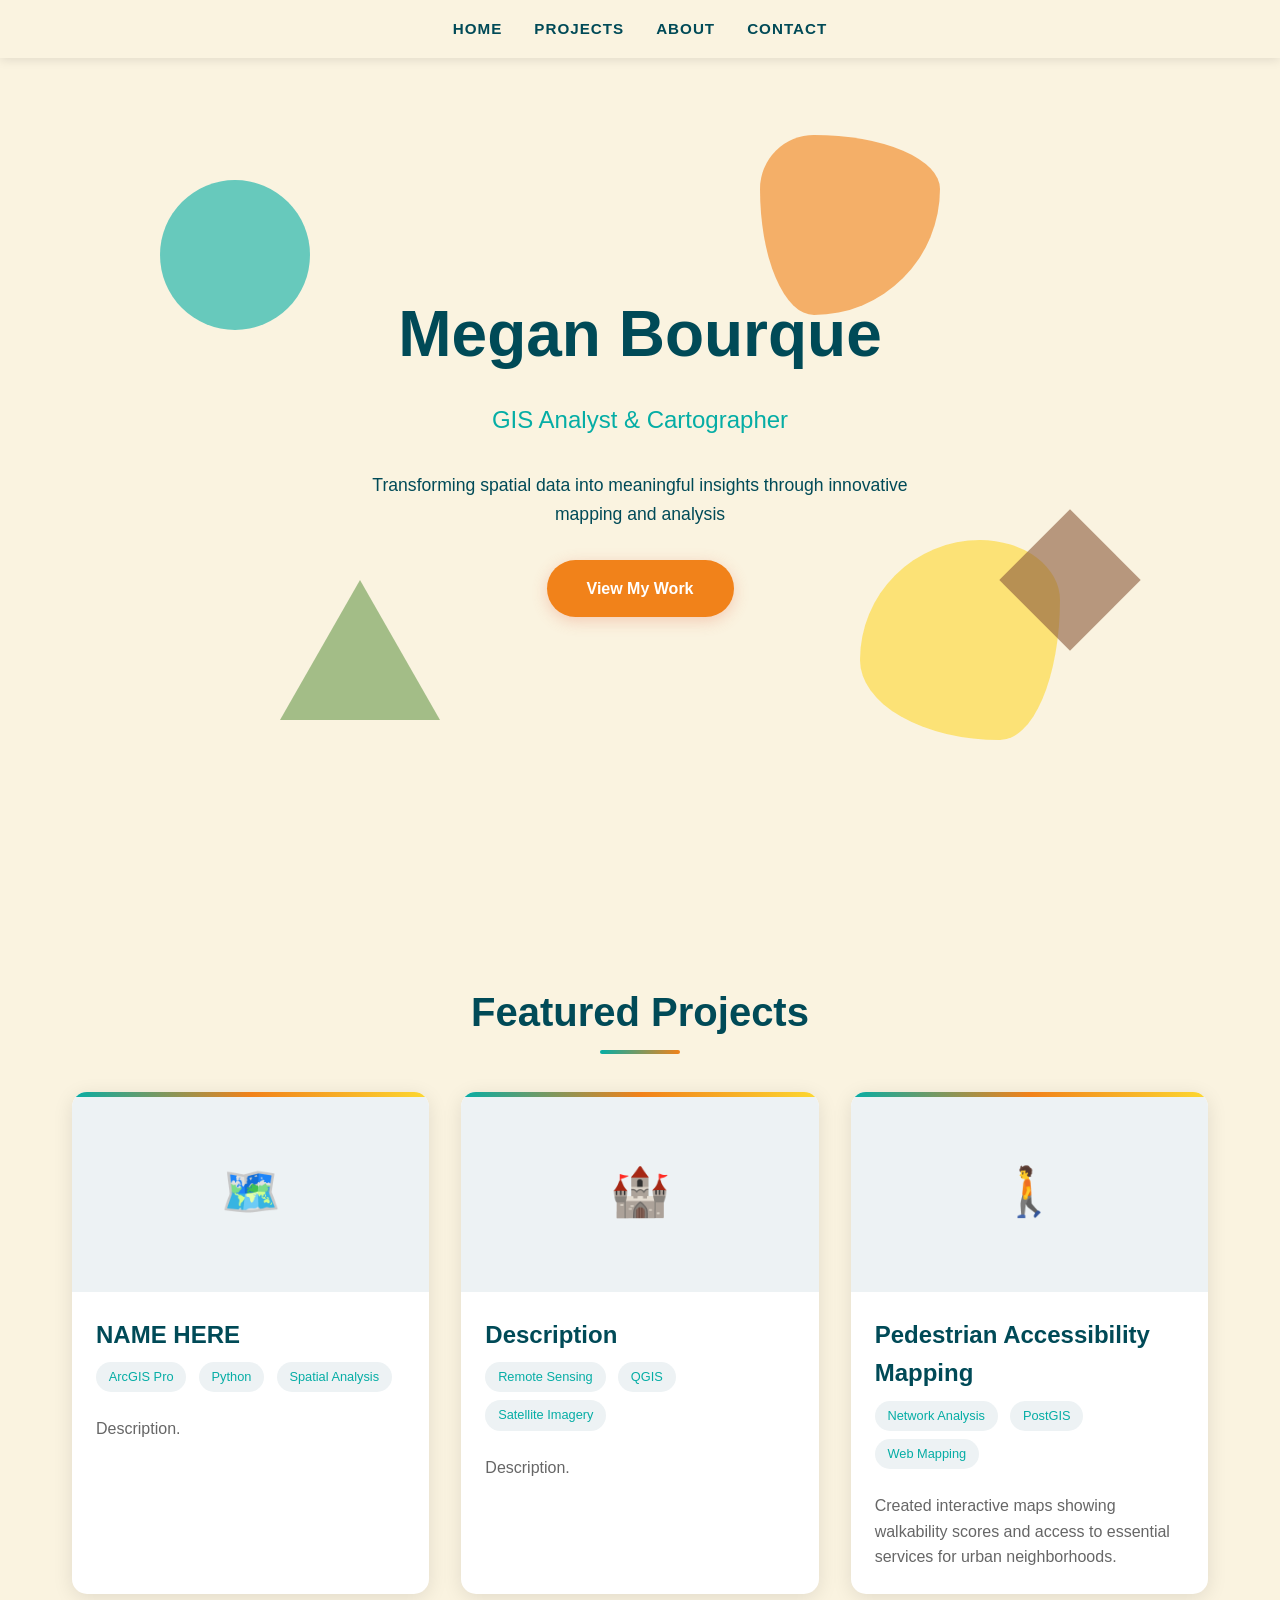
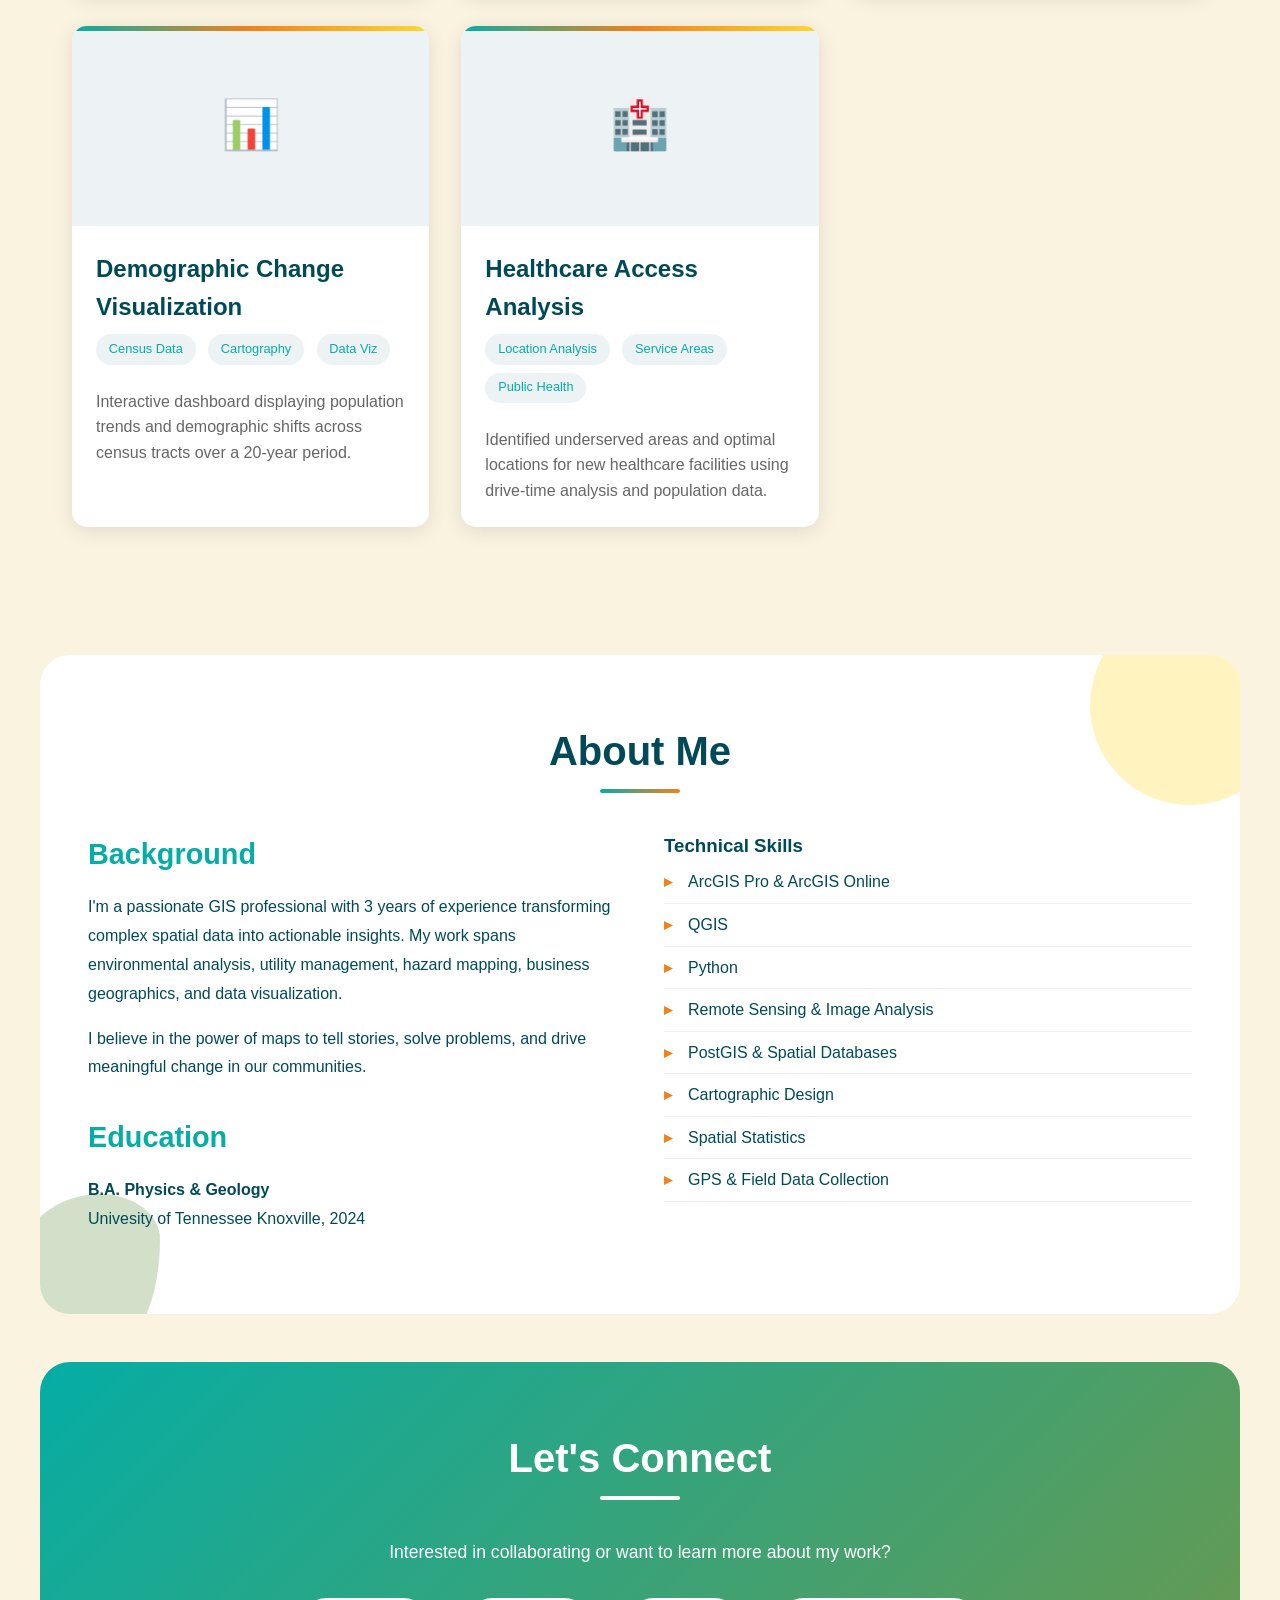
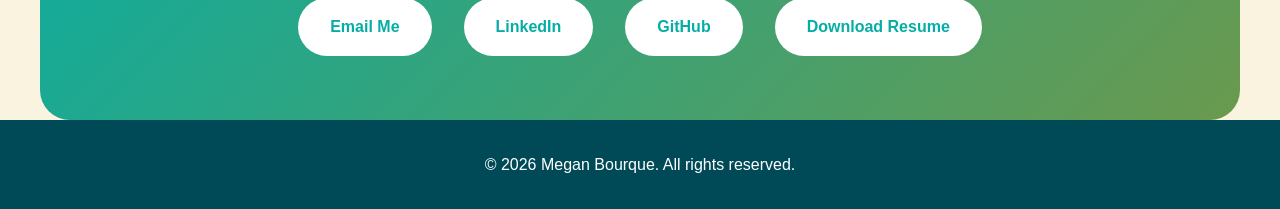
==== index.html @ c47bfa2f "Update index.html" ====
<!doctype html>
<html itemscope="" itemtype="http://schema.org/WebPage" lang="en">

<!DOCTYPE html>
<html lang="en">
<head>
    <meta charset="UTF-8">
    <meta name="viewport" content="width=device-width, initial-scale=1.0">
    <title>GIS Portfolio | Your Name</title>
    <style>
        * {
            margin: 0;
            padding: 0;
            box-sizing: border-box;
        }

        :root {
            --teal: hsl(177, 94%, 35%);
            --orange: #f1821a;
            --yellow: #fdd831;
            --green: #6A994E;
            --brown: #8B5A3C;
            --cream: #FAF3E0;
            --dark: #004a57;
            --light-gray: #EDF2F4;
        }

        body {
            font-family: 'Segoe UI', Tahoma, Geneva, Verdana, sans-serif;
            color: var(--dark);
            line-height: 1.6;
            background: var(--cream);
            overflow-x: hidden;
        }

        nav {
            position: fixed;
            top: 0;
            width: 100%;
            background: rgba(250, 243, 224, 0.95);
            backdrop-filter: blur(10px);
            padding: 1rem 2rem;
            z-index: 1000;
            box-shadow: 0 2px 10px rgba(0,0,0,0.1);
        }

        nav ul {
            list-style: none;
            display: flex;
            justify-content: center;
            gap: 2rem;
        }

        nav a {
            text-decoration: none;
            color: var(--dark);
            font-weight: 600;
            font-size: 0.95rem;
            text-transform: uppercase;
            letter-spacing: 1px;
            transition: color 0.3s;
            position: relative;
        }

        nav a::after {
            content: '';
            position: absolute;
            bottom: -5px;
            left: 0;
            width: 0;
            height: 3px;
            background: var(--teal);
            transition: width 0.3s;
        }

        nav a:hover::after {
            width: 100%;
        }

        nav a:hover {
            color: var(--teal);
        }

        #hero {
            min-height: 100vh;
            display: flex;
            align-items: center;
            justify-content: center;
            position: relative;
            overflow: hidden;
            padding-top: 80px;
        }

        .hero-content {
            text-align: center;
            z-index: 10;
            max-width: 800px;
            padding: 2rem;
        }

        .hero-content h1 {
            font-size: 4rem;
            font-weight: 800;
            margin-bottom: 1rem;
            color: var(--dark);
        }

        .hero-content .subtitle {
            font-size: 1.5rem;
            color: var(--teal);
            margin-bottom: 2rem;
            font-weight: 300;
        }

        .hero-content p {
            font-size: 1.1rem;
            margin-bottom: 2rem;
            max-width: 600px;
            margin-left: auto;
            margin-right: auto;
        }

        .cta-button {
            display: inline-block;
            padding: 1rem 2.5rem;
            background: var(--orange);
            color: white;
            text-decoration: none;
            border-radius: 50px;
            font-weight: 600;
            transition: all 0.3s;
            box-shadow: 0 4px 15px rgba(231, 111, 81, 0.3);
        }

        .cta-button:hover {
            transform: translateY(-3px);
            box-shadow: 0 6px 20px rgba(231, 111, 81, 0.4);
        }

        .shape {
            position: absolute;
            opacity: 0.6;
            animation: float 6s ease-in-out infinite;
        }

        .shape.circle {
            width: 150px;
            height: 150px;
            background: var(--teal);
            border-radius: 50%;
            top: 20%;
            left: 10%;
            animation-delay: 0s;
        }

        .shape.blob1 {
            width: 200px;
            height: 200px;
            background: var(--yellow);
            border-radius: 60% 40% 30% 70% / 60% 30% 70% 40%;
            top: 60%;
            right: 15%;
            animation-delay: 1s;
        }

        .shape.triangle {
            width: 0;
            height: 0;
            border-left: 80px solid transparent;
            border-right: 80px solid transparent;
            border-bottom: 140px solid var(--green);
            bottom: 20%;
            left: 20%;
            animation-delay: 2s;
        }

        .shape.blob2 {
            width: 180px;
            height: 180px;
            background: var(--orange);
            border-radius: 30% 70% 70% 30% / 30% 30% 70% 70%;
            top: 15%;
            right: 25%;
            animation-delay: 1.5s;
        }

        .shape.square {
            width: 100px;
            height: 100px;
            background: var(--brown);
            transform: rotate(45deg);
            bottom: 30%;
            right: 10%;
            animation-delay: 0.5s;
        }

        @keyframes float {
            0%, 100% {
                transform: translateY(0) rotate(0deg);
            }
            50% {
                transform: translateY(-20px) rotate(5deg);
            }
        }

        section {
            padding: 5rem 2rem;
            max-width: 1200px;
            margin: 0 auto;
        }

        section h2 {
            font-size: 2.5rem;
            margin-bottom: 3rem;
            text-align: center;
            position: relative;
            color: var(--dark);
        }

        section h2::after {
            content: '';
            position: absolute;
            bottom: -10px;
            left: 50%;
            transform: translateX(-50%);
            width: 80px;
            height: 4px;
            background: linear-gradient(90deg, var(--teal), var(--orange));
            border-radius: 2px;
        }

        .projects-grid {
            display: grid;
            grid-template-columns: repeat(auto-fit, minmax(300px, 1fr));
            gap: 2rem;
            margin-top: 3rem;
        }

        .project-card {
            background: white;
            border-radius: 15px;
            overflow: hidden;
            box-shadow: 0 4px 20px rgba(0,0,0,0.1);
            transition: transform 0.3s, box-shadow 0.3s;
            position: relative;
        }

        .project-card::before {
            content: '';
            position: absolute;
            top: 0;
            left: 0;
            width: 100%;
            height: 5px;
            background: linear-gradient(90deg, var(--teal), var(--orange), var(--yellow));
        }

        .project-card:hover {
            transform: translateY(-10px);
            box-shadow: 0 8px 30px rgba(0,0,0,0.15);
        }

        .project-image {
            width: 100%;
            height: 200px;
            background: var(--light-gray);
            display: flex;
            align-items: center;
            justify-content: center;
            font-size: 3rem;
        }

        .project-content {
            padding: 1.5rem;
        }

        .project-content h3 {
            font-size: 1.5rem;
            margin-bottom: 0.5rem;
            color: var(--dark);
        }

        .project-tag {
            display: inline-block;
            padding: 0.3rem 0.8rem;
            background: var(--light-gray);
            color: var(--teal);
            border-radius: 20px;
            font-size: 0.8rem;
            margin-right: 0.5rem;
            margin-bottom: 0.5rem;
        }

        .project-content p {
            margin-top: 1rem;
            color: #666;
        }

        #about {
            background: white;
            border-radius: 30px;
            padding: 4rem 3rem;
            margin: 3rem auto;
            position: relative;
            overflow: hidden;
        }

        #about::before {
            content: '';
            position: absolute;
            top: -50px;
            right: -50px;
            width: 200px;
            height: 200px;
            background: var(--yellow);
            border-radius: 50%;
            opacity: 0.3;
        }

        #about::after {
            content: '';
            position: absolute;
            bottom: -30px;
            left: -30px;
            width: 150px;
            height: 150px;
            background: var(--green);
            border-radius: 60% 40% 30% 70% / 60% 30% 70% 40%;
            opacity: 0.3;
        }

        .about-content {
            display: grid;
            grid-template-columns: 1fr 1fr;
            gap: 3rem;
            position: relative;
            z-index: 1;
        }

        .about-text h3 {
            font-size: 1.8rem;
            margin-bottom: 1rem;
            color: var(--teal);
        }

        .about-text p {
            margin-bottom: 1rem;
            line-height: 1.8;
        }

        .skills-list {
            list-style: none;
        }

        .skills-list li {
            padding: 0.5rem 0;
            border-bottom: 1px solid var(--light-gray);
            position: relative;
            padding-left: 1.5rem;
        }

        .skills-list li::before {
            content: '▸';
            position: absolute;
            left: 0;
            color: var(--orange);
            font-weight: bold;
        }

        #contact {
            text-align: center;
            background: linear-gradient(135deg, var(--teal), var(--green));
            color: white;
            border-radius: 30px;
            padding: 4rem 2rem;
        }

        #contact h2 {
            color: white;
        }

        #contact h2::after {
            background: white;
        }

        .contact-links {
            display: flex;
            justify-content: center;
            gap: 2rem;
            margin-top: 2rem;
            flex-wrap: wrap;
        }

        .contact-link {
            display: inline-block;
            padding: 1rem 2rem;
            background: white;
            color: var(--teal);
            text-decoration: none;
            border-radius: 50px;
            font-weight: 600;
            transition: all 0.3s;
        }

        .contact-link:hover {
            transform: translateY(-3px);
            box-shadow: 0 6px 20px rgba(0,0,0,0.2);
        }

        footer {
            text-align: center;
            padding: 2rem;
            background: var(--dark);
            color: white;
        }

        @media (max-width: 768px) {
            .hero-content h1 {
                font-size: 2.5rem;
            }
            .hero-content .subtitle {
                font-size: 1.2rem;
            }
            nav ul {
                flex-wrap: wrap;
                gap: 1rem;
            }
            .about-content {
                grid-template-columns: 1fr;
            }
            section {
                padding: 3rem 1rem;
            }
            .shape {
                opacity: 0.3;
            }
        }
    </style>
</head>
<body>
    <nav>
        <ul>
            <li><a href="#hero">Home</a></li>
            <li><a href="#projects">Projects</a></li>
            <li><a href="#about">About</a></li>
            <li><a href="#contact">Contact</a></li>
        </ul>
    </nav>

    <section id="hero">
        <div class="shape circle"></div>
        <div class="shape blob1"></div>
        <div class="shape triangle"></div>
        <div class="shape blob2"></div>
        <div class="shape square"></div>
        
        <div class="hero-content">
            <h1>Megan Bourque</h1>
            <p class="subtitle">GIS Analyst & Cartographer</p>
            <p>Transforming spatial data into meaningful insights through innovative mapping and analysis</p>
            <a href="#projects" class="cta-button">View My Work</a>
        </div>
    </section>

    <section id="projects">
        <h2>Featured Projects</h2>
        <div class="projects-grid">
            <div class="project-card">
                <div class="project-image">🗺️</div>
                <div class="project-content">
                    <h3>NAME HERE</h3>
                    <div>
                        <span class="project-tag">ArcGIS Pro</span>
                        <span class="project-tag">Python</span>
                        <span class="project-tag">Spatial Analysis</span>
                    </div>
                    <p>Description.</p>
                </div>
            </div>

            <div class="project-card">
                <div class="project-image">🏰</div>
                <div class="project-content">
                    <h3>Description</h3>
                    <div>
                        <span class="project-tag">Remote Sensing</span>
                        <span class="project-tag">QGIS</span>
                        <span class="project-tag">Satellite Imagery</span>
                    </div>
                    <p>Description.</p>
                </div>
            </div>

            <div class="project-card">
                <div class="project-image">🚶</div>
                <div class="project-content">
                    <h3>Pedestrian Accessibility Mapping</h3>
                    <div>
                        <span class="project-tag">Network Analysis</span>
                        <span class="project-tag">PostGIS</span>
                        <span class="project-tag">Web Mapping</span>
                    </div>
                    <p>Created interactive maps showing walkability scores and access to essential services for urban neighborhoods.</p>
                </div>
            </div>

            <div class="project-card">
                <div class="project-image">📊</div>
                <div class="project-content">
                    <h3>Demographic Change Visualization</h3>
                    <div>
                        <span class="project-tag">Census Data</span>
                        <span class="project-tag">Cartography</span>
                        <span class="project-tag">Data Viz</span>
                    </div>
                    <p>Interactive dashboard displaying population trends and demographic shifts across census tracts over a 20-year period.</p>
                </div>
            </div>

            <div class="project-card">
                <div class="project-image">🏥</div>
                <div class="project-content">
                    <h3>Healthcare Access Analysis</h3>
                    <div>
                        <span class="project-tag">Location Analysis</span>
                        <span class="project-tag">Service Areas</span>
                        <span class="project-tag">Public Health</span>
                    </div>
                    <p>Identified underserved areas and optimal locations for new healthcare facilities using drive-time analysis and population data.</p>
                </div>
            </div>
        </div>
    </section>

    <section id="about">
        <h2>About Me</h2>
        <div class="about-content">
            <div class="about-text">
                <h3>Background</h3>
                <p>I'm a passionate GIS professional with 3 years of experience transforming complex spatial data into actionable insights. My work spans environmental analysis, utility management, hazard mapping, business geographics, and data visualization.</p>
                <p>I believe in the power of maps to tell stories, solve problems, and drive meaningful change in our communities.</p>
                <h3 style="margin-top: 2rem;">Education</h3>
                <p><strong>B.A. Physics & Geology </strong><br>
                Univesity of Tennessee Knoxville, 2024</p>
            </div>
            <div class="about-skills">
                <h3>Technical Skills</h3>
                <ul class="skills-list">
                    <li>ArcGIS Pro & ArcGIS Online</li>
                    <li>QGIS</li>
                    <li>Python </li>
                    <li>Remote Sensing & Image Analysis</li>
                    <li>PostGIS & Spatial Databases</li>
                    <li>Cartographic Design</li>
                    <li>Spatial Statistics</li>
                    <li>GPS & Field Data Collection</li>
                </ul>
            </div>
        </div>
    </section>

    <section id="contact">
        <h2>Let's Connect</h2>
        <p style="margin-bottom: 2rem; font-size: 1.1rem;">Interested in collaborating or want to learn more about my work?</p>
        <div class="contact-links">
            <a href="mailto:meganmakesmaps@gmail.com" class="contact-link">Email Me</a>
            <a href="https://www.linkedin.com/in/megan-bourque/" class="contact-link">LinkedIn</a>
            <a href="" class="contact-link">GitHub</a>
            <a href="your-resume.pdf" class="contact-link">Download Resume</a>
        </div>
    </section>

    <footer>
        <p>&copy; 2026 Megan Bourque. All rights reserved.</p>
    </footer>

    <script>
        document.querySelectorAll('a[href^="#"]').forEach(anchor => {
            anchor.addEventListener('click', function (e) {
                e.preventDefault();
                const target = document.querySelector(this.getAttribute('href'));
                if (target) {
                    target.scrollIntoView({
                        behavior: 'smooth',
                        block: 'start'
                    });
                }
            });
        });

        window.addEventListener('scroll', () => {
            let current = '';
            const sections = document.querySelectorAll('section');
            
            sections.forEach(section => {
                const sectionTop = section.offsetTop;
                const sectionHeight = section.clientHeight;
                if (pageYOffset >= sectionTop - 100) {
                    current = section.getAttribute('id');
                }
            });

            document.querySelectorAll('nav a').forEach(link => {
                link.classList.remove('active');
                if (link.getAttribute('href').slice(1) === current) {
                    link.classList.add('active');
                }
            });
        });
    </script>
</body>
</html>
</html>
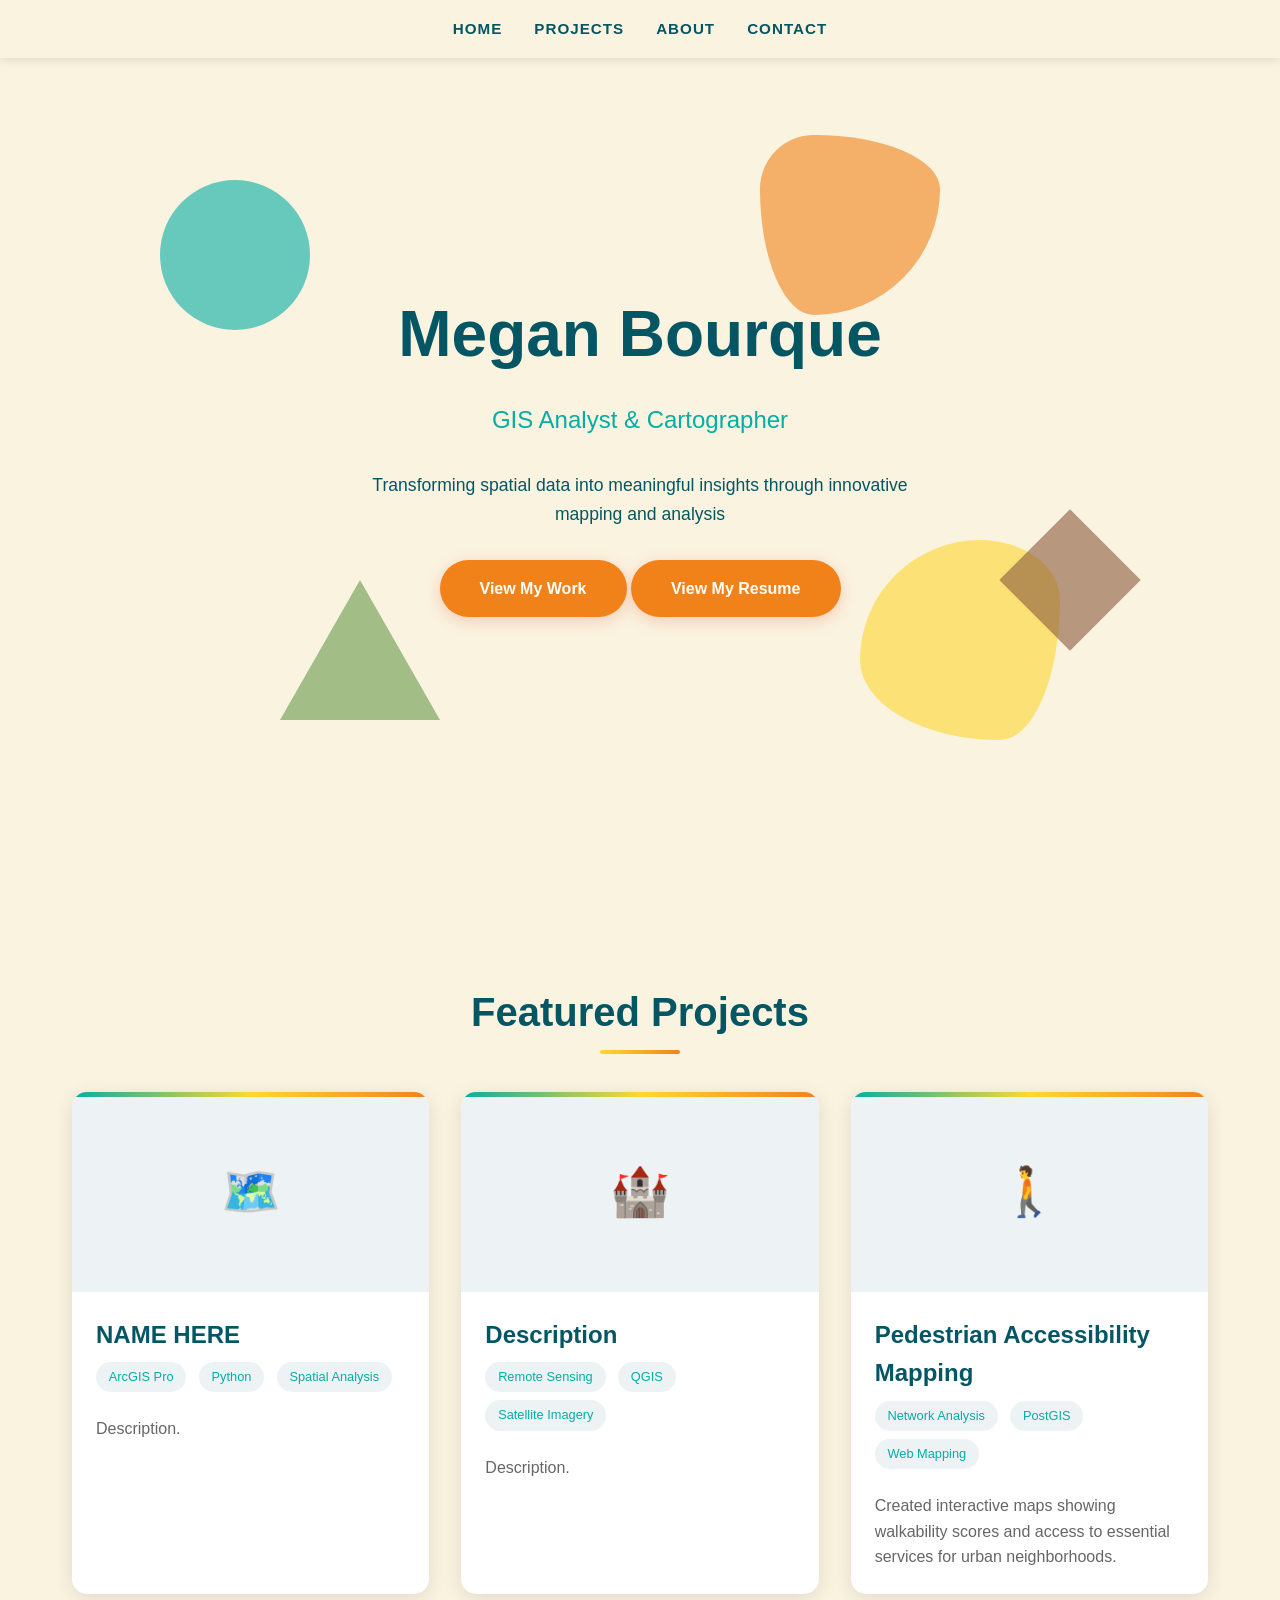
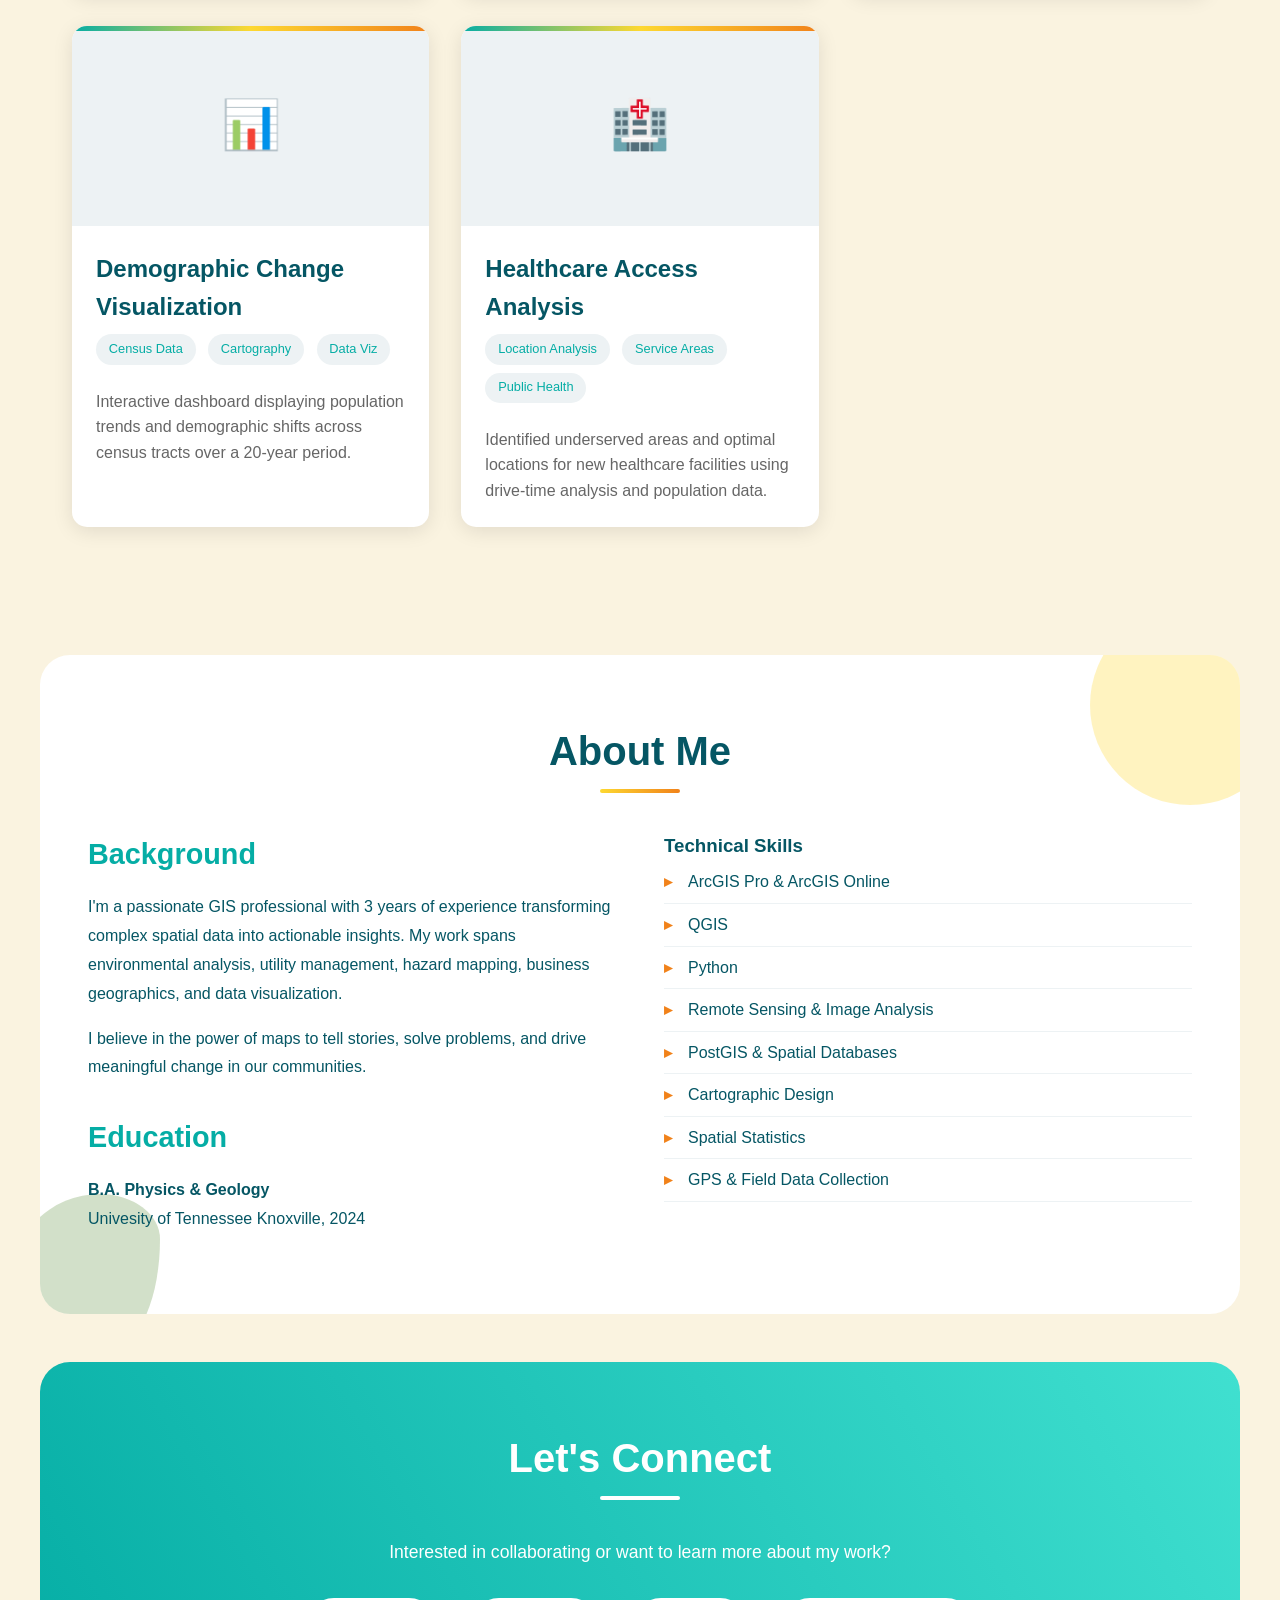
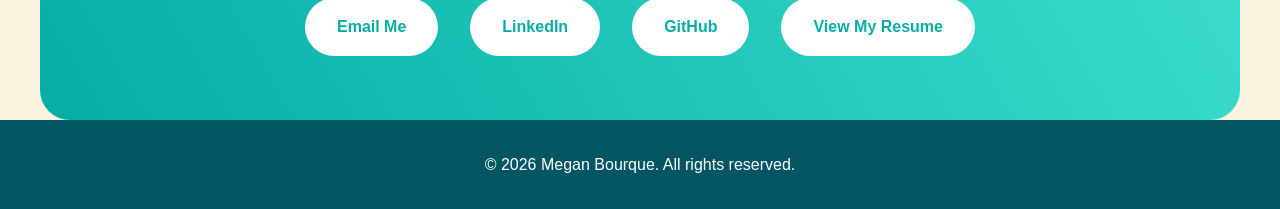
==== commit 38a28ee6: "Update index.html" ====
--- a/index.html
+++ b/index.html
@@ -21,8 +21,9 @@
             --green: #6A994E;
             --brown: #8B5A3C;
             --cream: #FAF3E0;
-            --dark: #004a57;
+            --dark: #055664;
             --light-gray: #EDF2F4;
+            --tuqoise: #40E0D0;
         }
 
         body {
@@ -225,7 +226,7 @@
             transform: translateX(-50%);
             width: 80px;
             height: 4px;
-            background: linear-gradient(90deg, var(--teal), var(--orange));
+            background: linear-gradient(90deg, var(--yellow), var(--orange));
             border-radius: 2px;
         }
 
@@ -252,7 +253,7 @@
             left: 0;
             width: 100%;
             height: 5px;
-            background: linear-gradient(90deg, var(--teal), var(--orange), var(--yellow));
+            background: linear-gradient(90deg, var(--teal), var(--yellow), var(--orange));
         }
 
         .project-card:hover {
@@ -369,7 +370,7 @@
 
         #contact {
             text-align: center;
-            background: linear-gradient(135deg, var(--teal), var(--green));
+            background: linear-gradient(60deg, var(--teal), var(--tuqoise));
             color: white;
             border-radius: 30px;
             padding: 4rem 2rem;
@@ -459,6 +460,7 @@
             <p class="subtitle">GIS Analyst & Cartographer</p>
             <p>Transforming spatial data into meaningful insights through innovative mapping and analysis</p>
             <a href="#projects" class="cta-button">View My Work</a>
+            <a href="BourqueMegan_ResumeSpring2026.pdf" class="cta-button">View My Resume</a>
         </div>
     </section>
 
@@ -566,7 +568,7 @@
             <a href="mailto:meganmakesmaps@gmail.com" class="contact-link">Email Me</a>
             <a href="https://www.linkedin.com/in/megan-bourque/" class="contact-link">LinkedIn</a>
             <a href="" class="contact-link">GitHub</a>
-            <a href="your-resume.pdf" class="contact-link">Download Resume</a>
+            <a href="BourqueMegan_ResumeSpring2026.pdf" class="contact-link">View My Resume</a>
         </div>
     </section>
 
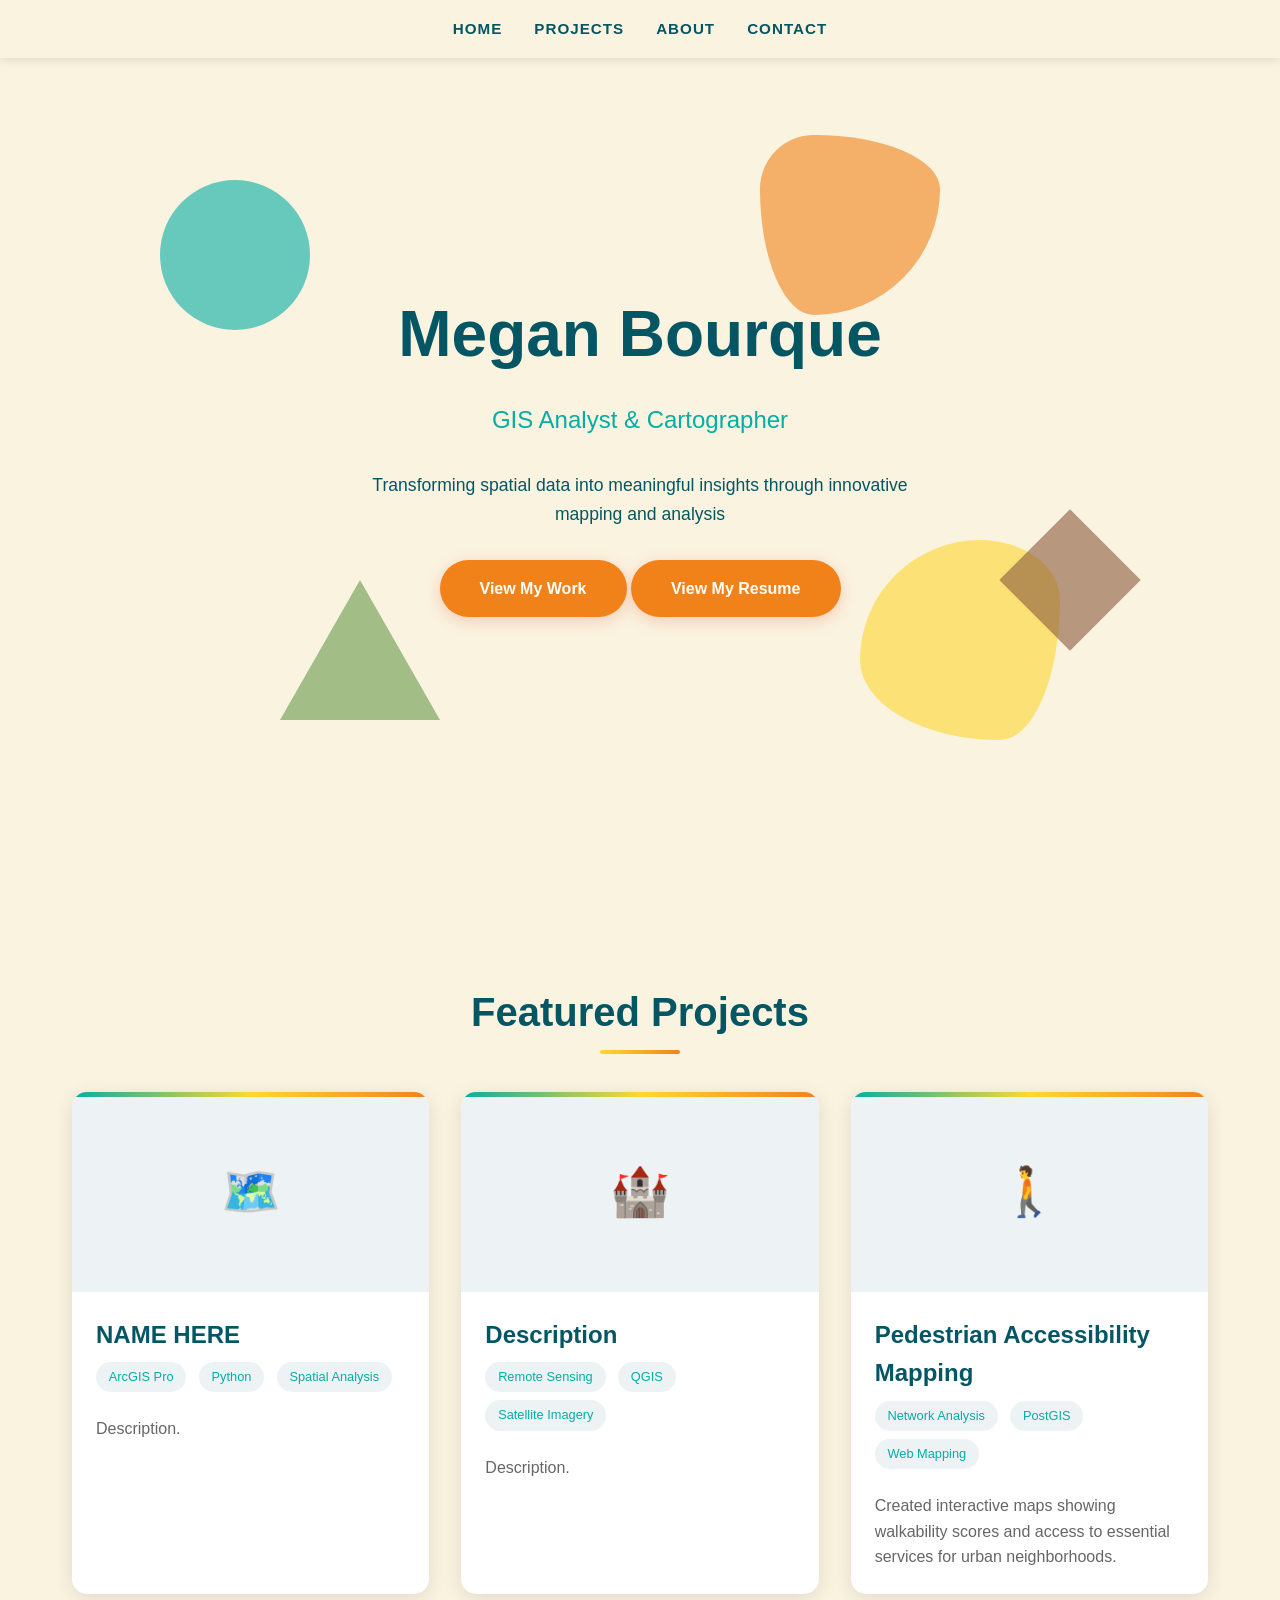
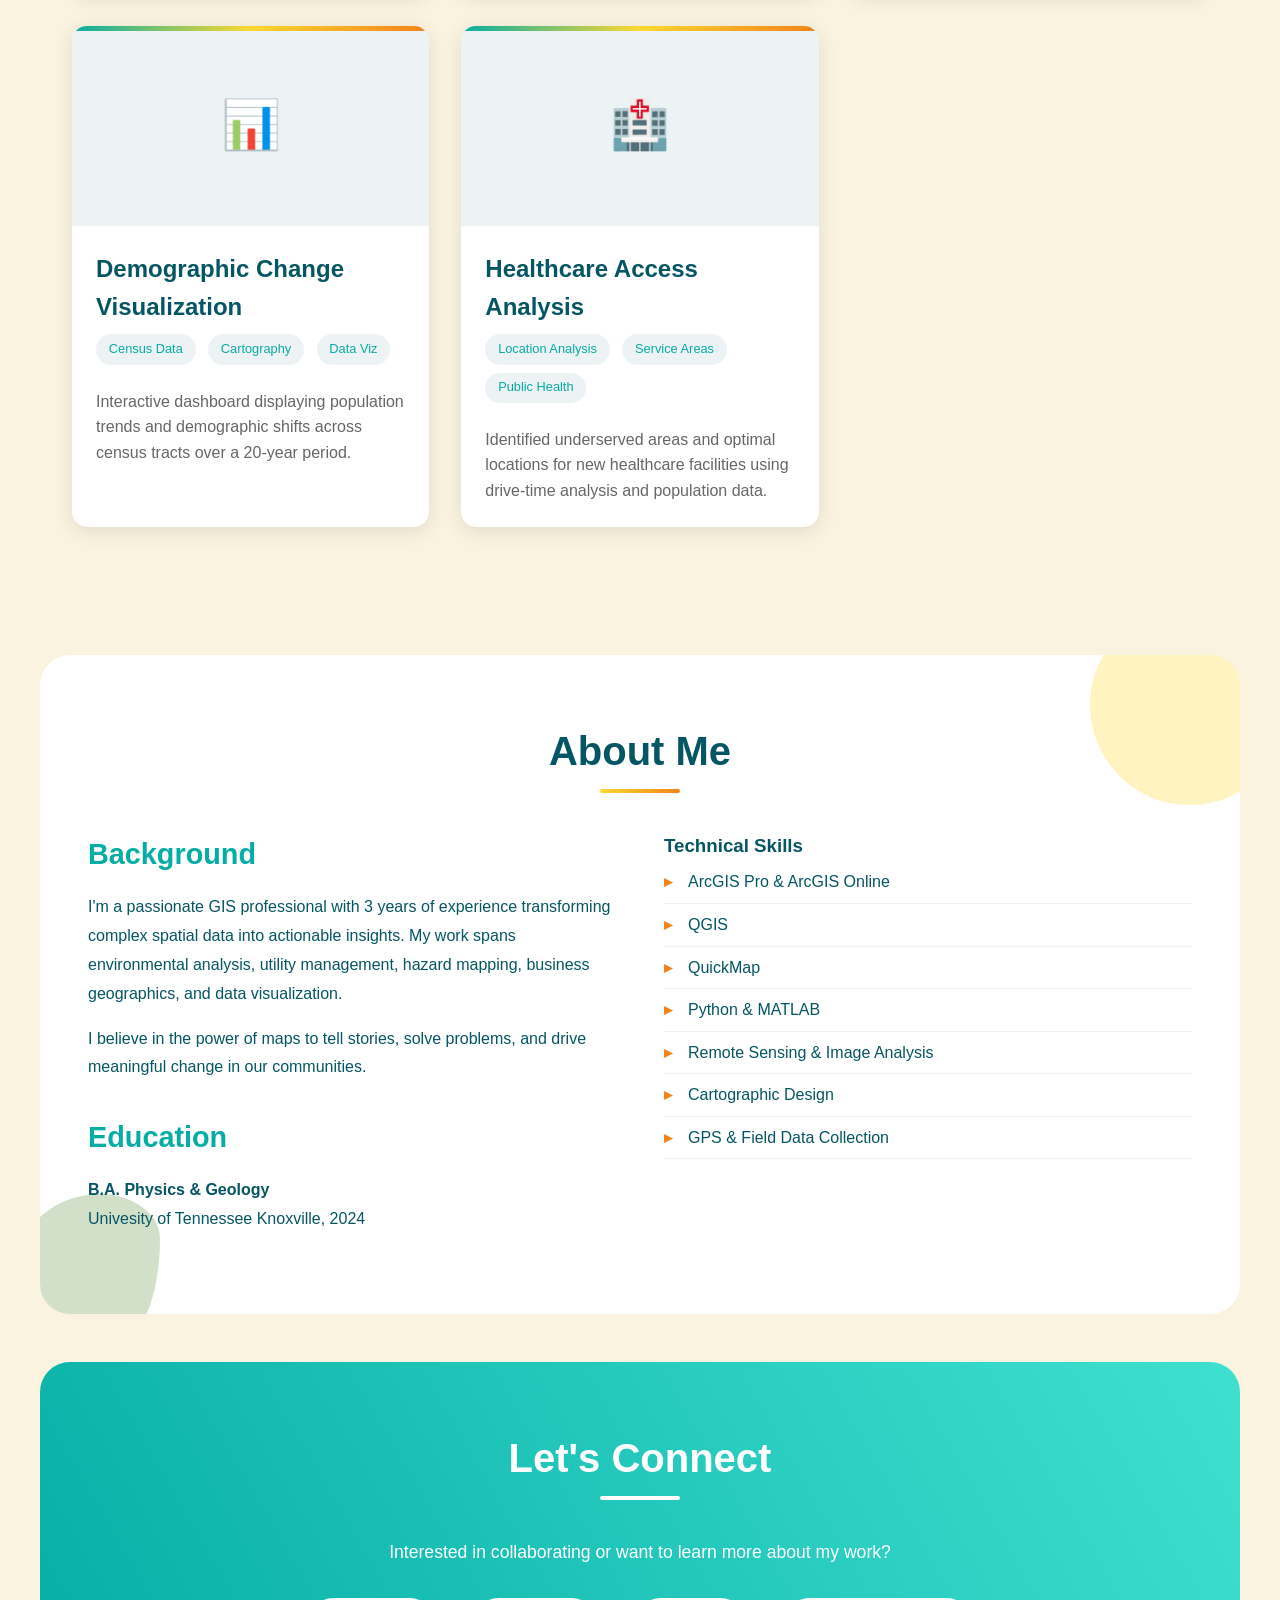
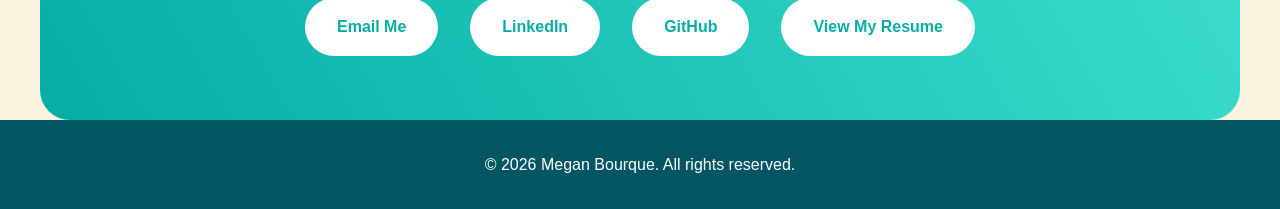
==== commit fc7b9b19: "Update index.html" ====
--- a/index.html
+++ b/index.html
@@ -550,11 +550,10 @@
                 <ul class="skills-list">
                     <li>ArcGIS Pro & ArcGIS Online</li>
                     <li>QGIS</li>
-                    <li>Python </li>
+                    <li>QuickMap</li>
+                    <li>Python & MATLAB</li>
                     <li>Remote Sensing & Image Analysis</li>
-                    <li>PostGIS & Spatial Databases</li>
                     <li>Cartographic Design</li>
-                    <li>Spatial Statistics</li>
                     <li>GPS & Field Data Collection</li>
                 </ul>
             </div>
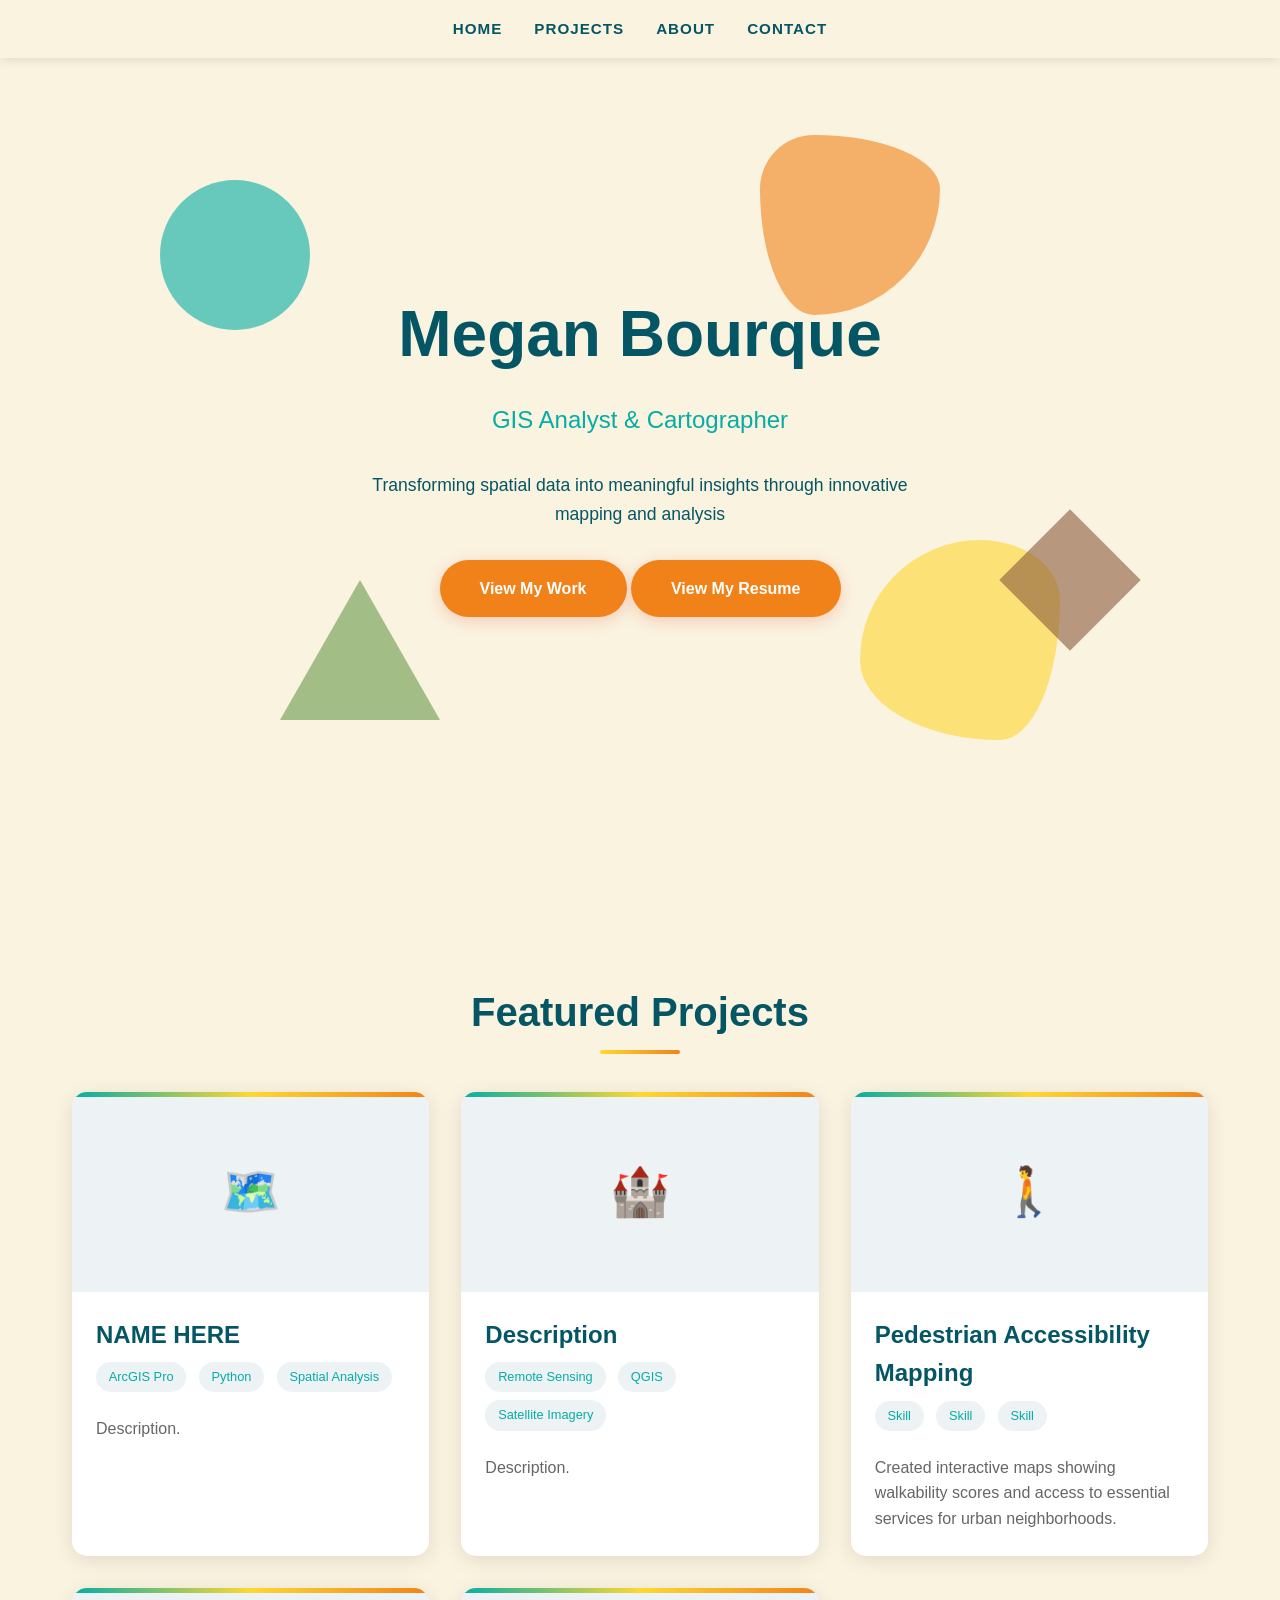
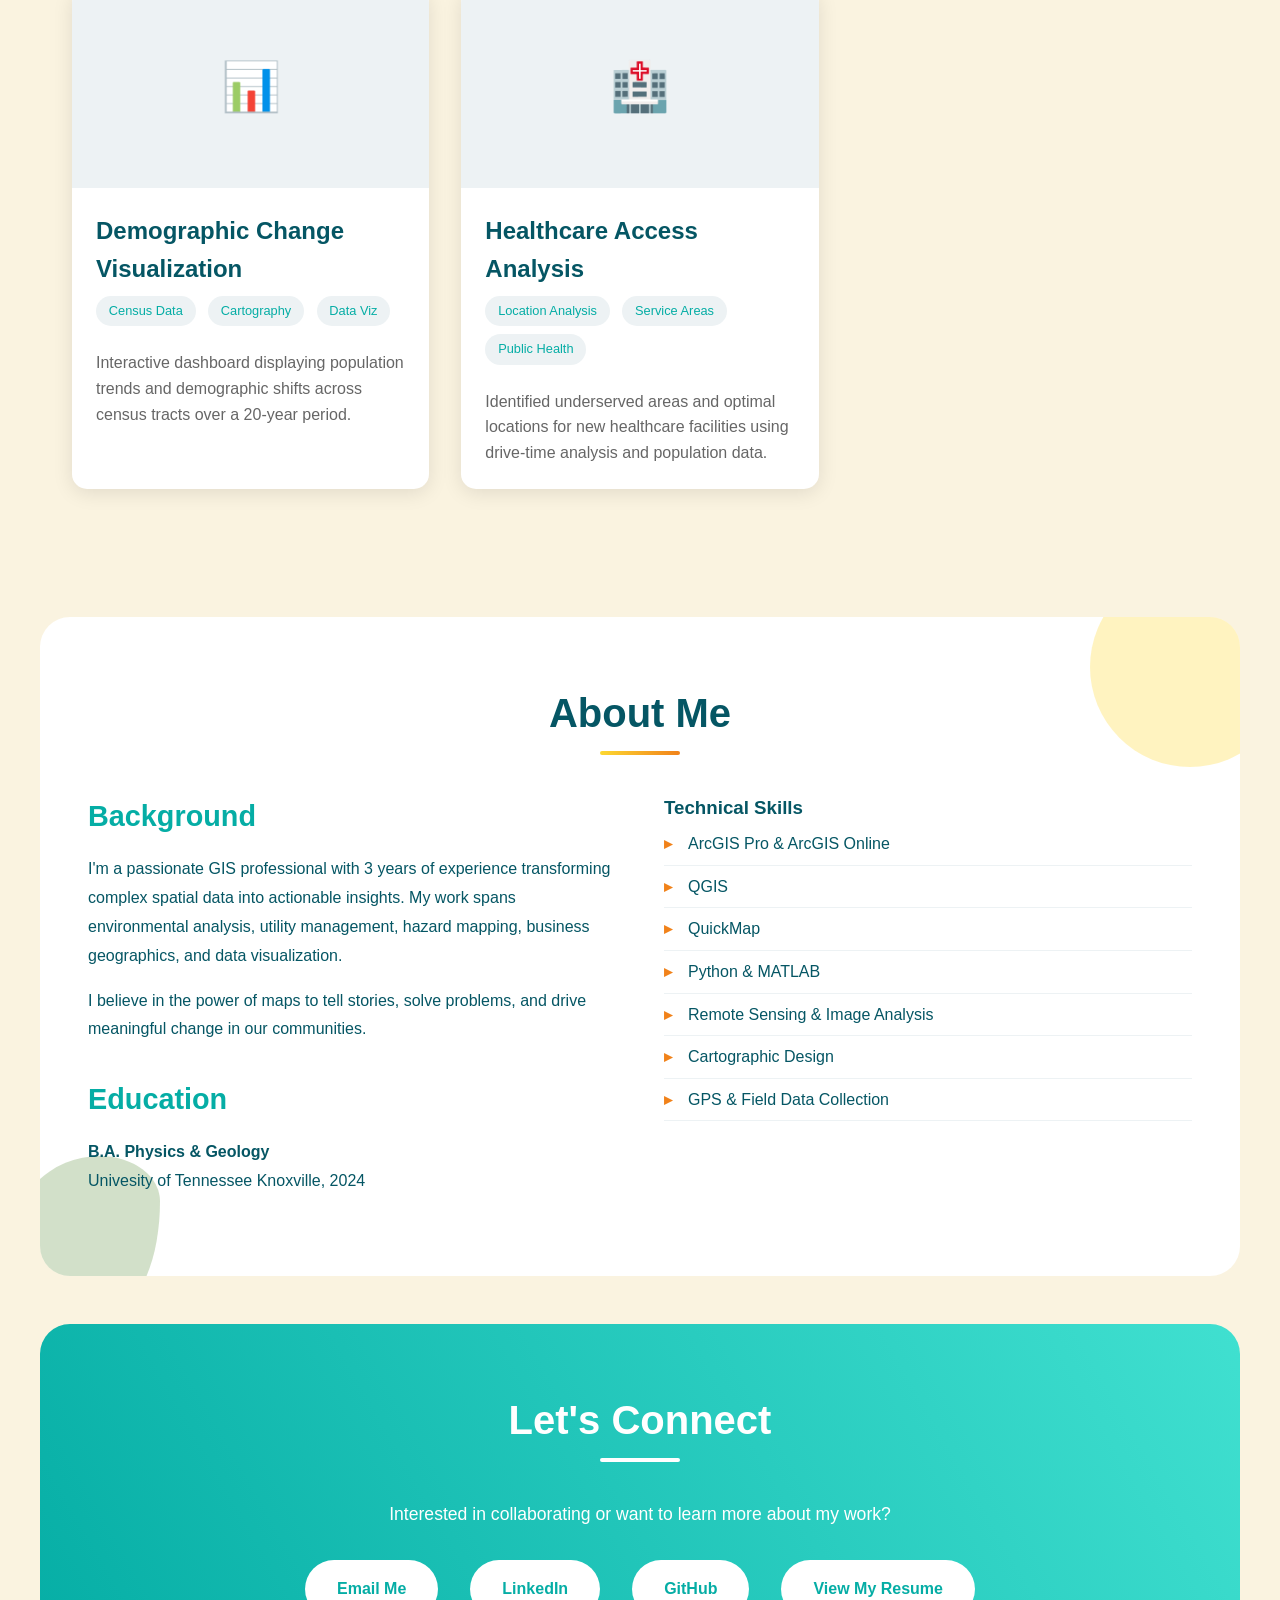
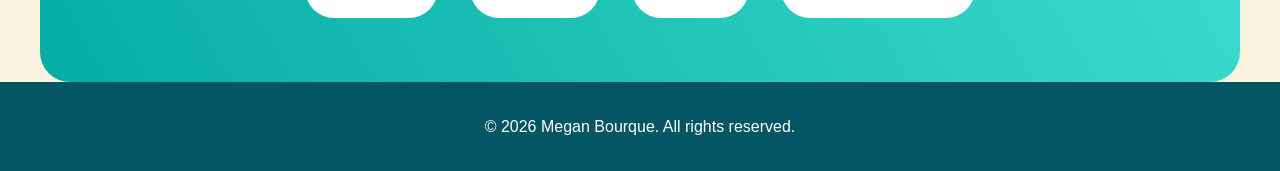
==== commit 17deb6ca: "Update index.html" ====
--- a/index.html
+++ b/index.html
@@ -6,7 +6,7 @@
 <head>
     <meta charset="UTF-8">
     <meta name="viewport" content="width=device-width, initial-scale=1.0">
-    <title>GIS Portfolio | Your Name</title>
+    <title>GIS Portfolio | Megan Bourque</title>
     <style>
         * {
             margin: 0;
@@ -498,9 +498,9 @@
                 <div class="project-content">
                     <h3>Pedestrian Accessibility Mapping</h3>
                     <div>
-                        <span class="project-tag">Network Analysis</span>
-                        <span class="project-tag">PostGIS</span>
-                        <span class="project-tag">Web Mapping</span>
+                        <span class="project-tag">Skill</span>
+                        <span class="project-tag">Skill</span>
+                        <span class="project-tag">Skill</span>
                     </div>
                     <p>Created interactive maps showing walkability scores and access to essential services for urban neighborhoods.</p>
                 </div>
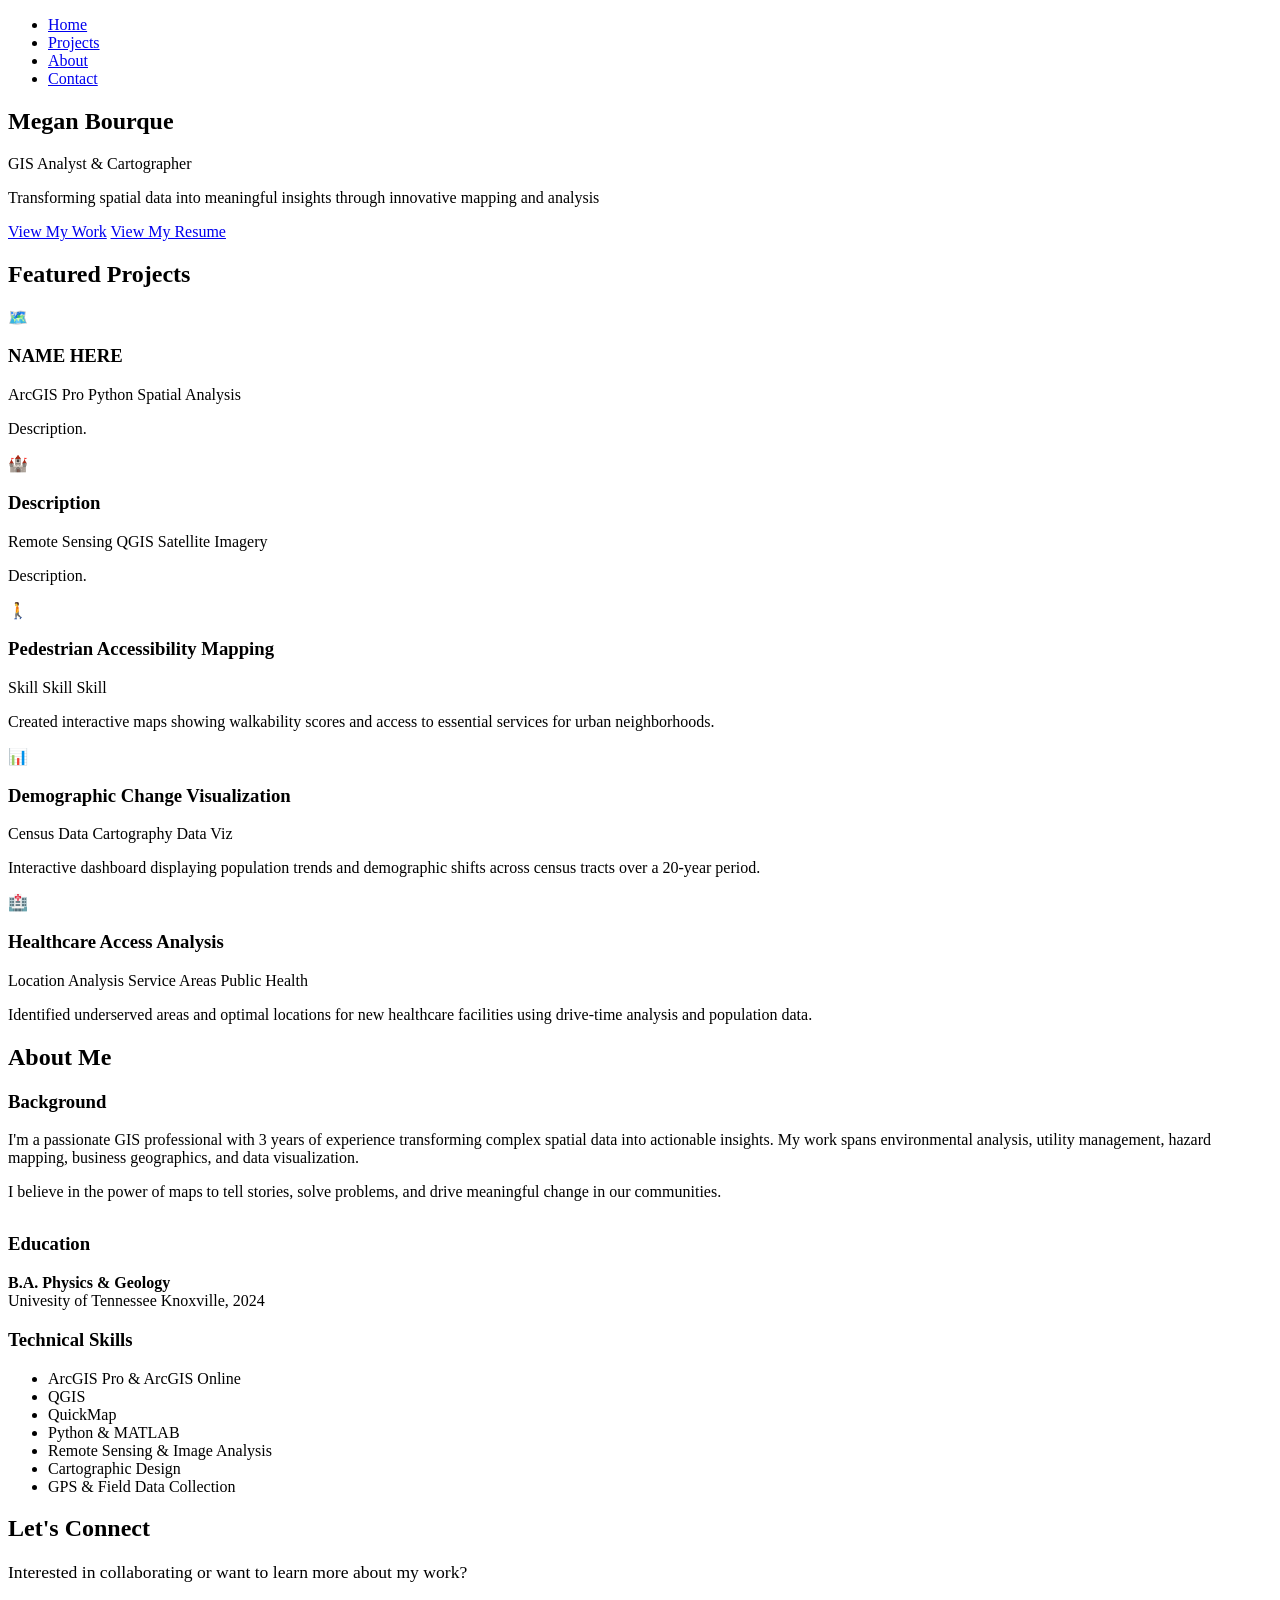
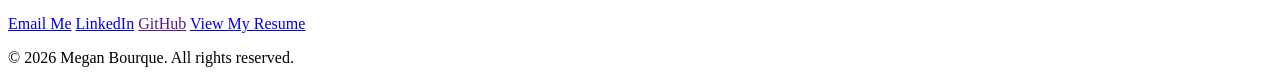
==== commit 1501bafc: "Update index.html" ====
--- a/index.html
+++ b/index.html
@@ -6,437 +6,7 @@
 <head>
     <meta charset="UTF-8">
     <meta name="viewport" content="width=device-width, initial-scale=1.0">
-    <title>GIS Portfolio | Megan Bourque</title>
-    <style>
-        * {
-            margin: 0;
-            padding: 0;
-            box-sizing: border-box;
-        }
-
-        :root {
-            --teal: hsl(177, 94%, 35%);
-            --orange: #f1821a;
-            --yellow: #fdd831;
-            --green: #6A994E;
-            --brown: #8B5A3C;
-            --cream: #FAF3E0;
-            --dark: #055664;
-            --light-gray: #EDF2F4;
-            --tuqoise: #40E0D0;
-        }
-
-        body {
-            font-family: 'Segoe UI', Tahoma, Geneva, Verdana, sans-serif;
-            color: var(--dark);
-            line-height: 1.6;
-            background: var(--cream);
-            overflow-x: hidden;
-        }
-
-        nav {
-            position: fixed;
-            top: 0;
-            width: 100%;
-            background: rgba(250, 243, 224, 0.95);
-            backdrop-filter: blur(10px);
-            padding: 1rem 2rem;
-            z-index: 1000;
-            box-shadow: 0 2px 10px rgba(0,0,0,0.1);
-        }
-
-        nav ul {
-            list-style: none;
-            display: flex;
-            justify-content: center;
-            gap: 2rem;
-        }
-
-        nav a {
-            text-decoration: none;
-            color: var(--dark);
-            font-weight: 600;
-            font-size: 0.95rem;
-            text-transform: uppercase;
-            letter-spacing: 1px;
-            transition: color 0.3s;
-            position: relative;
-        }
-
-        nav a::after {
-            content: '';
-            position: absolute;
-            bottom: -5px;
-            left: 0;
-            width: 0;
-            height: 3px;
-            background: var(--teal);
-            transition: width 0.3s;
-        }
-
-        nav a:hover::after {
-            width: 100%;
-        }
-
-        nav a:hover {
-            color: var(--teal);
-        }
-
-        #hero {
-            min-height: 100vh;
-            display: flex;
-            align-items: center;
-            justify-content: center;
-            position: relative;
-            overflow: hidden;
-            padding-top: 80px;
-        }
-
-        .hero-content {
-            text-align: center;
-            z-index: 10;
-            max-width: 800px;
-            padding: 2rem;
-        }
-
-        .hero-content h1 {
-            font-size: 4rem;
-            font-weight: 800;
-            margin-bottom: 1rem;
-            color: var(--dark);
-        }
-
-        .hero-content .subtitle {
-            font-size: 1.5rem;
-            color: var(--teal);
-            margin-bottom: 2rem;
-            font-weight: 300;
-        }
-
-        .hero-content p {
-            font-size: 1.1rem;
-            margin-bottom: 2rem;
-            max-width: 600px;
-            margin-left: auto;
-            margin-right: auto;
-        }
-
-        .cta-button {
-            display: inline-block;
-            padding: 1rem 2.5rem;
-            background: var(--orange);
-            color: white;
-            text-decoration: none;
-            border-radius: 50px;
-            font-weight: 600;
-            transition: all 0.3s;
-            box-shadow: 0 4px 15px rgba(231, 111, 81, 0.3);
-        }
-
-        .cta-button:hover {
-            transform: translateY(-3px);
-            box-shadow: 0 6px 20px rgba(231, 111, 81, 0.4);
-        }
-
-        .shape {
-            position: absolute;
-            opacity: 0.6;
-            animation: float 6s ease-in-out infinite;
-        }
-
-        .shape.circle {
-            width: 150px;
-            height: 150px;
-            background: var(--teal);
-            border-radius: 50%;
-            top: 20%;
-            left: 10%;
-            animation-delay: 0s;
-        }
-
-        .shape.blob1 {
-            width: 200px;
-            height: 200px;
-            background: var(--yellow);
-            border-radius: 60% 40% 30% 70% / 60% 30% 70% 40%;
-            top: 60%;
-            right: 15%;
-            animation-delay: 1s;
-        }
-
-        .shape.triangle {
-            width: 0;
-            height: 0;
-            border-left: 80px solid transparent;
-            border-right: 80px solid transparent;
-            border-bottom: 140px solid var(--green);
-            bottom: 20%;
-            left: 20%;
-            animation-delay: 2s;
-        }
-
-        .shape.blob2 {
-            width: 180px;
-            height: 180px;
-            background: var(--orange);
-            border-radius: 30% 70% 70% 30% / 30% 30% 70% 70%;
-            top: 15%;
-            right: 25%;
-            animation-delay: 1.5s;
-        }
-
-        .shape.square {
-            width: 100px;
-            height: 100px;
-            background: var(--brown);
-            transform: rotate(45deg);
-            bottom: 30%;
-            right: 10%;
-            animation-delay: 0.5s;
-        }
-
-        @keyframes float {
-            0%, 100% {
-                transform: translateY(0) rotate(0deg);
-            }
-            50% {
-                transform: translateY(-20px) rotate(5deg);
-            }
-        }
-
-        section {
-            padding: 5rem 2rem;
-            max-width: 1200px;
-            margin: 0 auto;
-        }
-
-        section h2 {
-            font-size: 2.5rem;
-            margin-bottom: 3rem;
-            text-align: center;
-            position: relative;
-            color: var(--dark);
-        }
-
-        section h2::after {
-            content: '';
-            position: absolute;
-            bottom: -10px;
-            left: 50%;
-            transform: translateX(-50%);
-            width: 80px;
-            height: 4px;
-            background: linear-gradient(90deg, var(--yellow), var(--orange));
-            border-radius: 2px;
-        }
-
-        .projects-grid {
-            display: grid;
-            grid-template-columns: repeat(auto-fit, minmax(300px, 1fr));
-            gap: 2rem;
-            margin-top: 3rem;
-        }
-
-        .project-card {
-            background: white;
-            border-radius: 15px;
-            overflow: hidden;
-            box-shadow: 0 4px 20px rgba(0,0,0,0.1);
-            transition: transform 0.3s, box-shadow 0.3s;
-            position: relative;
-        }
-
-        .project-card::before {
-            content: '';
-            position: absolute;
-            top: 0;
-            left: 0;
-            width: 100%;
-            height: 5px;
-            background: linear-gradient(90deg, var(--teal), var(--yellow), var(--orange));
-        }
-
-        .project-card:hover {
-            transform: translateY(-10px);
-            box-shadow: 0 8px 30px rgba(0,0,0,0.15);
-        }
-
-        .project-image {
-            width: 100%;
-            height: 200px;
-            background: var(--light-gray);
-            display: flex;
-            align-items: center;
-            justify-content: center;
-            font-size: 3rem;
-        }
-
-        .project-content {
-            padding: 1.5rem;
-        }
-
-        .project-content h3 {
-            font-size: 1.5rem;
-            margin-bottom: 0.5rem;
-            color: var(--dark);
-        }
-
-        .project-tag {
-            display: inline-block;
-            padding: 0.3rem 0.8rem;
-            background: var(--light-gray);
-            color: var(--teal);
-            border-radius: 20px;
-            font-size: 0.8rem;
-            margin-right: 0.5rem;
-            margin-bottom: 0.5rem;
-        }
-
-        .project-content p {
-            margin-top: 1rem;
-            color: #666;
-        }
-
-        #about {
-            background: white;
-            border-radius: 30px;
-            padding: 4rem 3rem;
-            margin: 3rem auto;
-            position: relative;
-            overflow: hidden;
-        }
-
-        #about::before {
-            content: '';
-            position: absolute;
-            top: -50px;
-            right: -50px;
-            width: 200px;
-            height: 200px;
-            background: var(--yellow);
-            border-radius: 50%;
-            opacity: 0.3;
-        }
-
-        #about::after {
-            content: '';
-            position: absolute;
-            bottom: -30px;
-            left: -30px;
-            width: 150px;
-            height: 150px;
-            background: var(--green);
-            border-radius: 60% 40% 30% 70% / 60% 30% 70% 40%;
-            opacity: 0.3;
-        }
-
-        .about-content {
-            display: grid;
-            grid-template-columns: 1fr 1fr;
-            gap: 3rem;
-            position: relative;
-            z-index: 1;
-        }
-
-        .about-text h3 {
-            font-size: 1.8rem;
-            margin-bottom: 1rem;
-            color: var(--teal);
-        }
-
-        .about-text p {
-            margin-bottom: 1rem;
-            line-height: 1.8;
-        }
-
-        .skills-list {
-            list-style: none;
-        }
-
-        .skills-list li {
-            padding: 0.5rem 0;
-            border-bottom: 1px solid var(--light-gray);
-            position: relative;
-            padding-left: 1.5rem;
-        }
-
-        .skills-list li::before {
-            content: '▸';
-            position: absolute;
-            left: 0;
-            color: var(--orange);
-            font-weight: bold;
-        }
-
-        #contact {
-            text-align: center;
-            background: linear-gradient(60deg, var(--teal), var(--tuqoise));
-            color: white;
-            border-radius: 30px;
-            padding: 4rem 2rem;
-        }
-
-        #contact h2 {
-            color: white;
-        }
-
-        #contact h2::after {
-            background: white;
-        }
-
-        .contact-links {
-            display: flex;
-            justify-content: center;
-            gap: 2rem;
-            margin-top: 2rem;
-            flex-wrap: wrap;
-        }
-
-        .contact-link {
-            display: inline-block;
-            padding: 1rem 2rem;
-            background: white;
-            color: var(--teal);
-            text-decoration: none;
-            border-radius: 50px;
-            font-weight: 600;
-            transition: all 0.3s;
-        }
-
-        .contact-link:hover {
-            transform: translateY(-3px);
-            box-shadow: 0 6px 20px rgba(0,0,0,0.2);
-        }
-
-        footer {
-            text-align: center;
-            padding: 2rem;
-            background: var(--dark);
-            color: white;
-        }
-
-        @media (max-width: 768px) {
-            .hero-content h1 {
-                font-size: 2.5rem;
-            }
-            .hero-content .subtitle {
-                font-size: 1.2rem;
-            }
-            nav ul {
-                flex-wrap: wrap;
-                gap: 1rem;
-            }
-            .about-content {
-                grid-template-columns: 1fr;
-            }
-            section {
-                padding: 3rem 1rem;
-            }
-            .shape {
-                opacity: 0.3;
-            }
-        }
-    </style>
+    <title>GIS Portfolio | Megan B. Bourque</title>
 </head>
 <body>
     <nav>
@@ -460,7 +30,7 @@
             <p class="subtitle">GIS Analyst & Cartographer</p>
             <p>Transforming spatial data into meaningful insights through innovative mapping and analysis</p>
             <a href="#projects" class="cta-button">View My Work</a>
-            <a href="BourqueMegan_ResumeSpring2026.pdf" class="cta-button">View My Resume</a>
+            <a href="resume.html" class="cta-button">View My Resume</a>
         </div>
     </section>
 
@@ -567,7 +137,7 @@
             <a href="mailto:meganmakesmaps@gmail.com" class="contact-link">Email Me</a>
             <a href="https://www.linkedin.com/in/megan-bourque/" class="contact-link">LinkedIn</a>
             <a href="" class="contact-link">GitHub</a>
-            <a href="BourqueMegan_ResumeSpring2026.pdf" class="contact-link">View My Resume</a>
+            <a href="resume.html" class="contact-link">View My Resume</a>
         </div>
     </section>
 
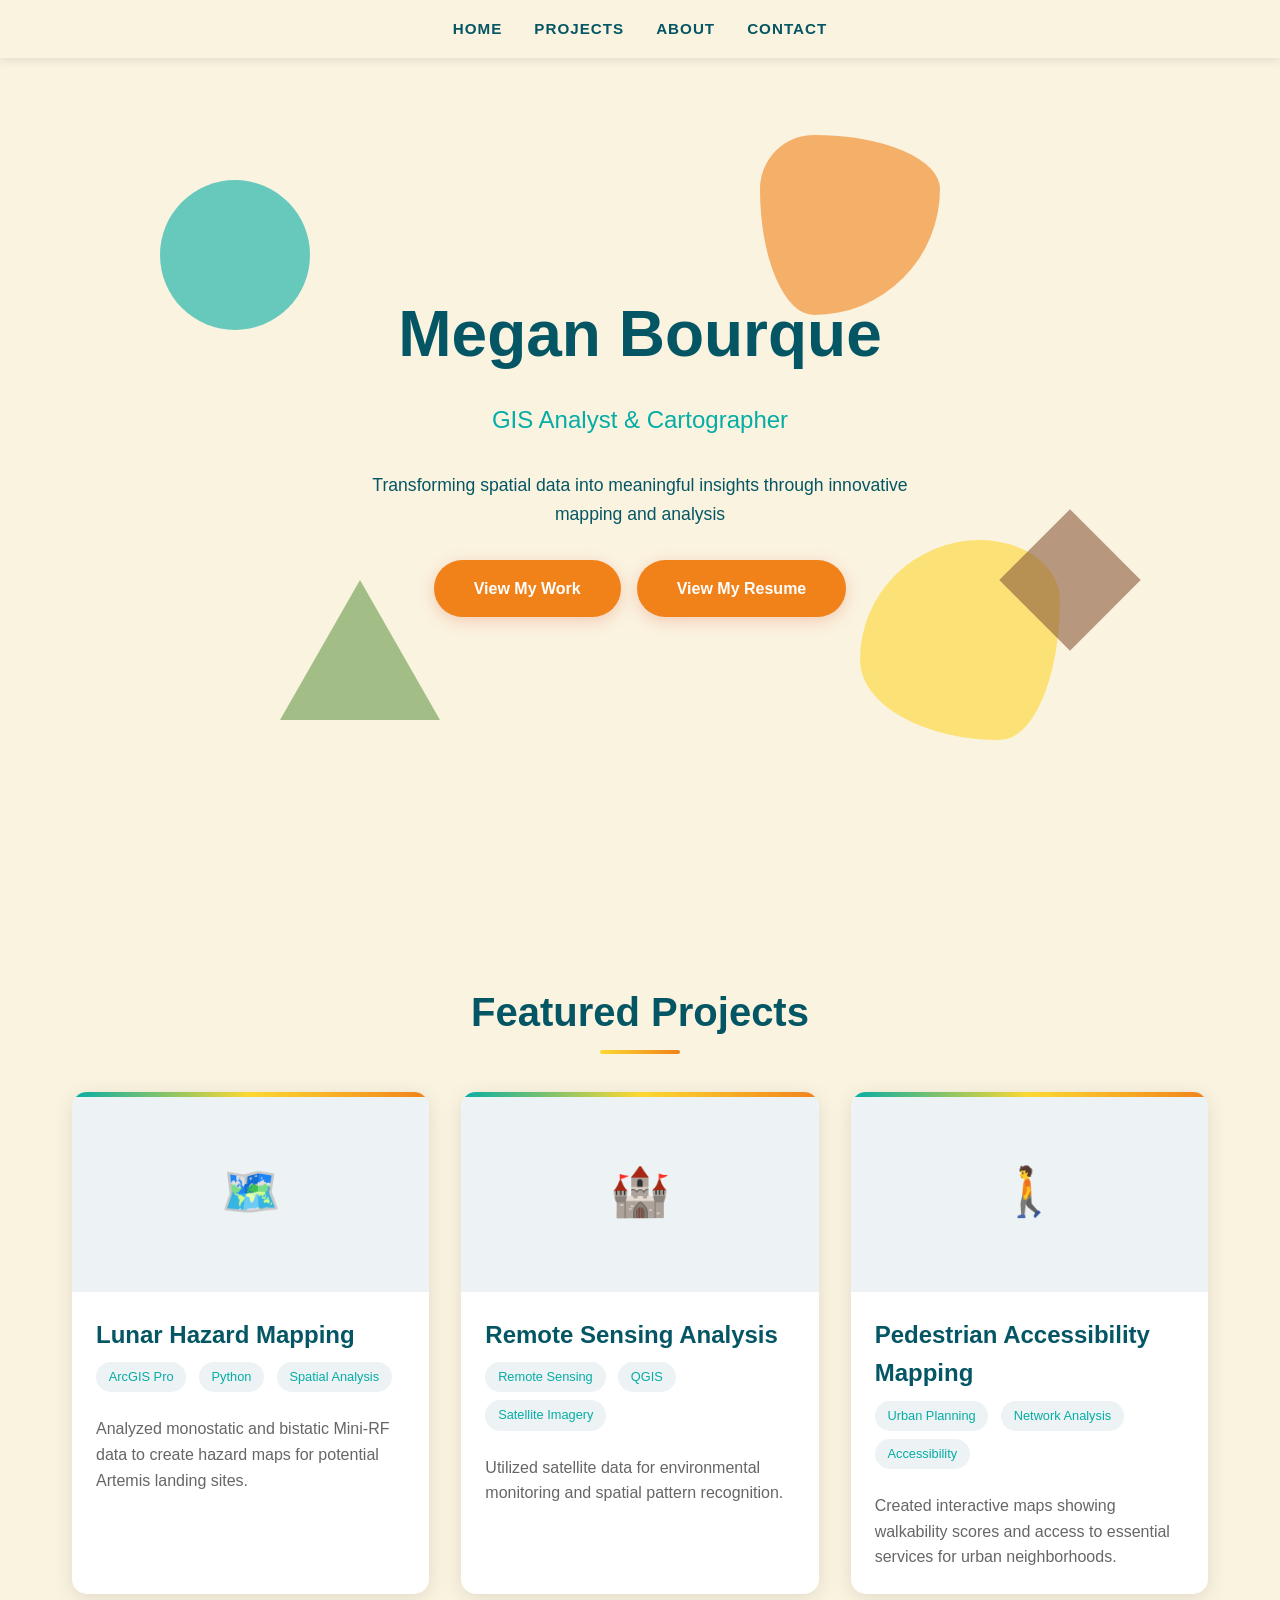
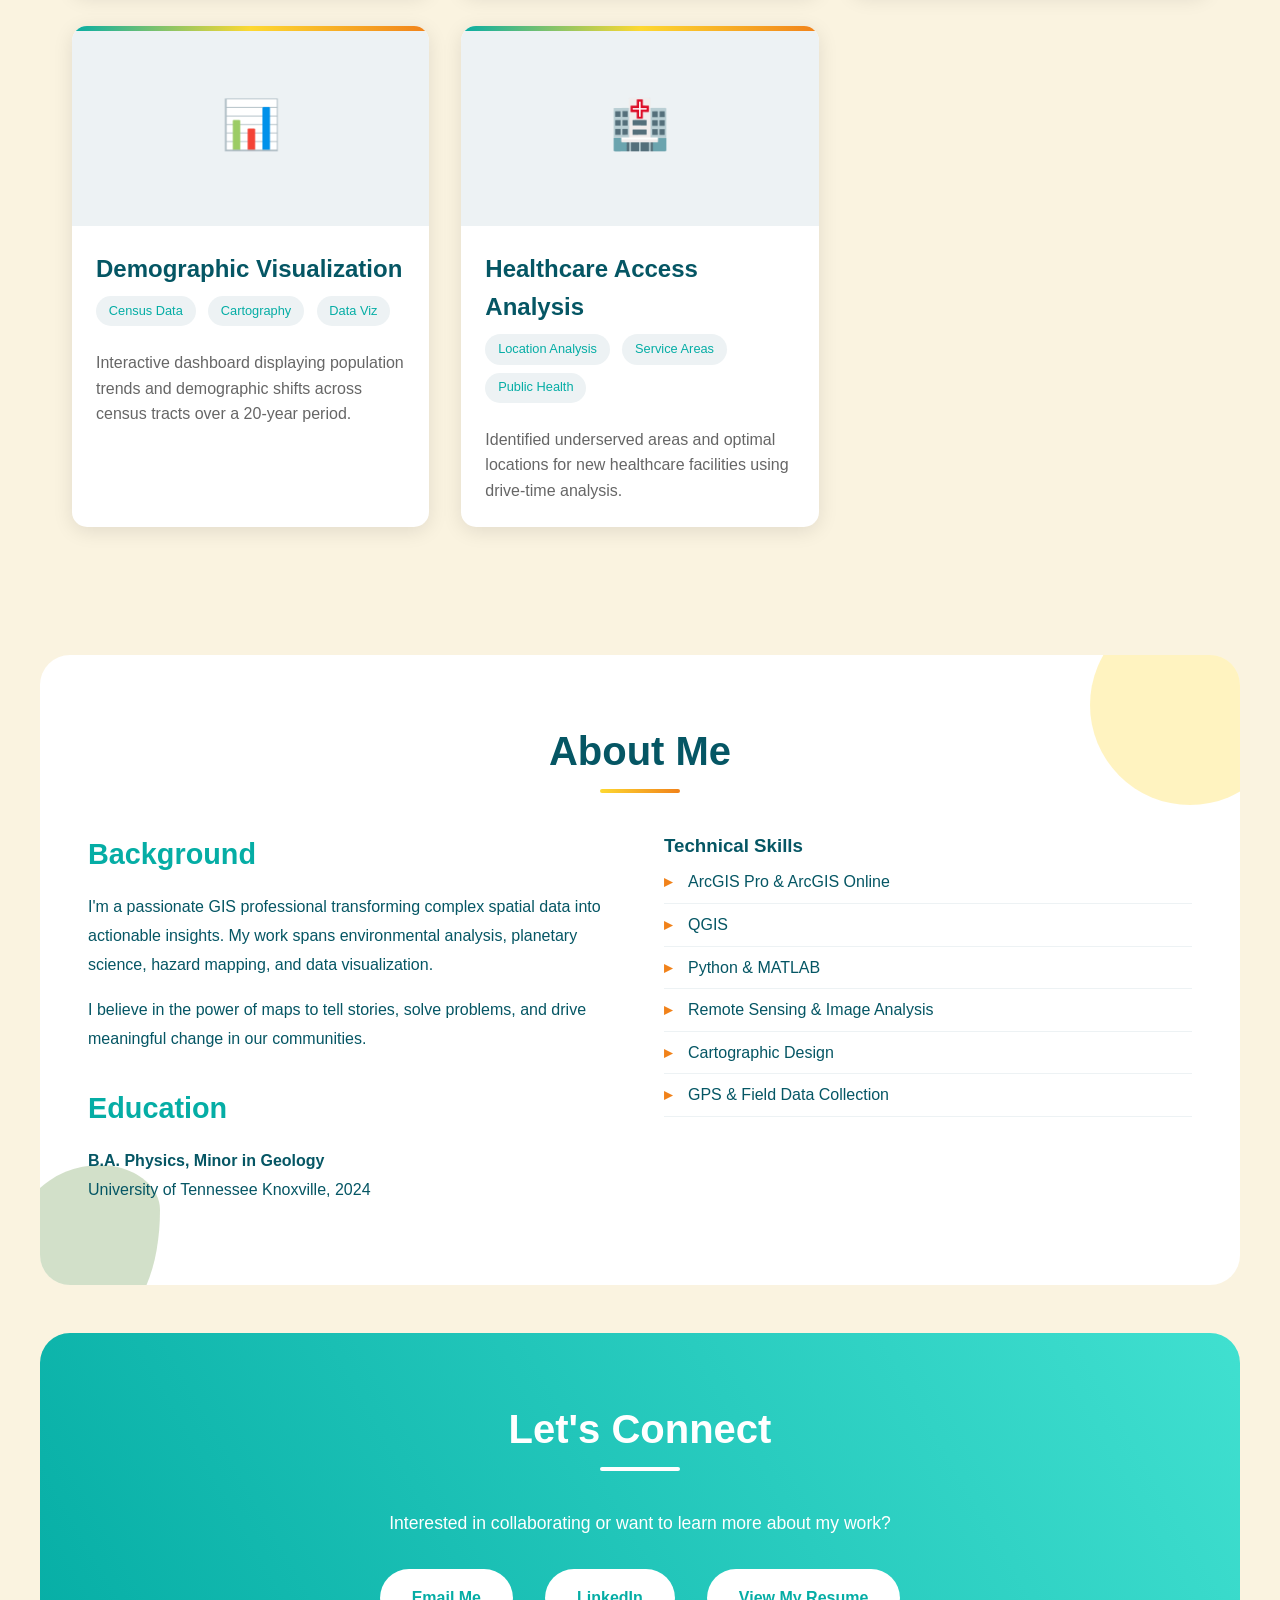
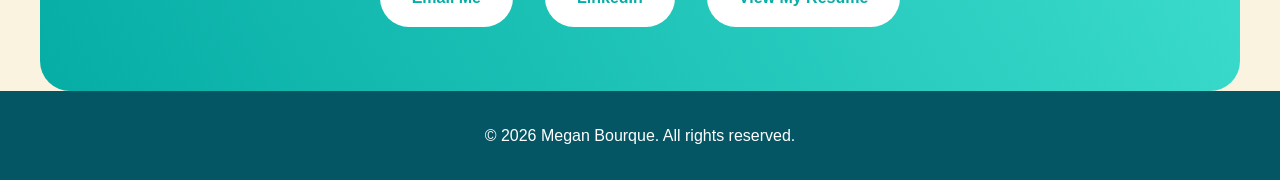
==== commit ab95e15c: "updated after css changes" ====
--- a/index.html
+++ b/index.html
@@ -1,11 +1,9 @@
-<!doctype html>
-<html itemscope="" itemtype="http://schema.org/WebPage" lang="en">
-
 <!DOCTYPE html>
 <html lang="en">
 <head>
     <meta charset="UTF-8">
     <meta name="viewport" content="width=device-width, initial-scale=1.0">
+    <link rel="stylesheet" href="styling.css">
     <title>GIS Portfolio | Megan B. Bourque</title>
 </head>
 <body>
@@ -29,37 +27,39 @@
             <h1>Megan Bourque</h1>
             <p class="subtitle">GIS Analyst & Cartographer</p>
             <p>Transforming spatial data into meaningful insights through innovative mapping and analysis</p>
-            <a href="#projects" class="cta-button">View My Work</a>
-            <a href="resume.html" class="cta-button">View My Resume</a>
+            <div style="display: flex; gap: 1rem; justify-content: center; flex-wrap: wrap;">
+                <a href="#projects" class="cta-button">View My Work</a>
+                <a href="resume.html" class="cta-button">View My Resume</a>
+            </div>
         </div>
     </section>
 
-    <section id="projects">
+    <section id="projects" class="homepage-section">
         <h2>Featured Projects</h2>
         <div class="projects-grid">
             <div class="project-card">
                 <div class="project-image">🗺️</div>
                 <div class="project-content">
-                    <h3>NAME HERE</h3>
+                    <h3>Lunar Hazard Mapping</h3>
                     <div>
                         <span class="project-tag">ArcGIS Pro</span>
                         <span class="project-tag">Python</span>
                         <span class="project-tag">Spatial Analysis</span>
                     </div>
-                    <p>Description.</p>
+                    <p>Analyzed monostatic and bistatic Mini-RF data to create hazard maps for potential Artemis landing sites.</p>
                 </div>
             </div>
 
             <div class="project-card">
                 <div class="project-image">🏰</div>
                 <div class="project-content">
-                    <h3>Description</h3>
+                    <h3>Remote Sensing Analysis</h3>
                     <div>
                         <span class="project-tag">Remote Sensing</span>
                         <span class="project-tag">QGIS</span>
                         <span class="project-tag">Satellite Imagery</span>
                     </div>
-                    <p>Description.</p>
+                    <p>Utilized satellite data for environmental monitoring and spatial pattern recognition.</p>
                 </div>
             </div>
 
@@ -68,9 +68,9 @@
                 <div class="project-content">
                     <h3>Pedestrian Accessibility Mapping</h3>
                     <div>
-                        <span class="project-tag">Skill</span>
-                        <span class="project-tag">Skill</span>
-                        <span class="project-tag">Skill</span>
+                        <span class="project-tag">Urban Planning</span>
+                        <span class="project-tag">Network Analysis</span>
+                        <span class="project-tag">Accessibility</span>
                     </div>
                     <p>Created interactive maps showing walkability scores and access to essential services for urban neighborhoods.</p>
                 </div>
@@ -79,7 +79,7 @@
             <div class="project-card">
                 <div class="project-image">📊</div>
                 <div class="project-content">
-                    <h3>Demographic Change Visualization</h3>
+                    <h3>Demographic Visualization</h3>
                     <div>
                         <span class="project-tag">Census Data</span>
                         <span class="project-tag">Cartography</span>
@@ -98,34 +98,34 @@
                         <span class="project-tag">Service Areas</span>
                         <span class="project-tag">Public Health</span>
                     </div>
-                    <p>Identified underserved areas and optimal locations for new healthcare facilities using drive-time analysis and population data.</p>
+                    <p>Identified underserved areas and optimal locations for new healthcare facilities using drive-time analysis.</p>
                 </div>
             </div>
         </div>
     </section>
 
-    <section id="about">
-        <h2>About Me</h2>
-        <div class="about-content">
-            <div class="about-text">
-                <h3>Background</h3>
-                <p>I'm a passionate GIS professional with 3 years of experience transforming complex spatial data into actionable insights. My work spans environmental analysis, utility management, hazard mapping, business geographics, and data visualization.</p>
-                <p>I believe in the power of maps to tell stories, solve problems, and drive meaningful change in our communities.</p>
-                <h3 style="margin-top: 2rem;">Education</h3>
-                <p><strong>B.A. Physics & Geology </strong><br>
-                Univesity of Tennessee Knoxville, 2024</p>
-            </div>
-            <div class="about-skills">
-                <h3>Technical Skills</h3>
-                <ul class="skills-list">
-                    <li>ArcGIS Pro & ArcGIS Online</li>
-                    <li>QGIS</li>
-                    <li>QuickMap</li>
-                    <li>Python & MATLAB</li>
-                    <li>Remote Sensing & Image Analysis</li>
-                    <li>Cartographic Design</li>
-                    <li>GPS & Field Data Collection</li>
-                </ul>
+    <section id="about" class="homepage-section">
+        <div id="about-container"> <h2>About Me</h2>
+            <div class="about-content">
+                <div class="about-text">
+                    <h3>Background</h3>
+                    <p>I'm a passionate GIS professional transforming complex spatial data into actionable insights. My work spans environmental analysis, planetary science, hazard mapping, and data visualization.</p>
+                    <p>I believe in the power of maps to tell stories, solve problems, and drive meaningful change in our communities.</p>
+                    <h3 style="margin-top: 2rem;">Education</h3>
+                    <p><strong>B.A. Physics, Minor in Geology</strong><br>
+                    University of Tennessee Knoxville, 2024</p>
+                </div>
+                <div class="about-skills">
+                    <h3>Technical Skills</h3>
+                    <ul class="skills-list">
+                        <li>ArcGIS Pro & ArcGIS Online</li>
+                        <li>QGIS</li>
+                        <li>Python & MATLAB</li>
+                        <li>Remote Sensing & Image Analysis</li>
+                        <li>Cartographic Design</li>
+                        <li>GPS & Field Data Collection</li>
+                    </ul>
+                </div>
             </div>
         </div>
     </section>
@@ -136,7 +136,6 @@
         <div class="contact-links">
             <a href="mailto:meganmakesmaps@gmail.com" class="contact-link">Email Me</a>
             <a href="https://www.linkedin.com/in/megan-bourque/" class="contact-link">LinkedIn</a>
-            <a href="" class="contact-link">GitHub</a>
             <a href="resume.html" class="contact-link">View My Resume</a>
         </div>
     </section>
@@ -146,6 +145,7 @@
     </footer>
 
     <script>
+        // Smooth scrolling for navigation
         document.querySelectorAll('a[href^="#"]').forEach(anchor => {
             anchor.addEventListener('click', function (e) {
                 e.preventDefault();
@@ -159,6 +159,7 @@
             });
         });
 
+        // Navigation active state on scroll
         window.addEventListener('scroll', () => {
             let current = '';
             const sections = document.querySelectorAll('section');
@@ -181,4 +182,3 @@
     </script>
 </body>
 </html>
-</html>
--- a/styling.css
+++ b/styling.css
@@ -0,0 +1,428 @@
+* {
+            margin: 0;
+            padding: 0;
+            box-sizing: border-box;
+        }
+
+        :root {
+            --teal: hsl(177, 94%, 35%);
+            --orange: #f1821a;
+            --yellow: #fdd831;
+            --green: #6A994E;
+            --brown: #8B5A3C;
+            --cream: #FAF3E0;
+            --dark: #055664;
+            --light-gray: #EDF2F4;
+            --tuqoise: #40E0D0;
+        }
+
+        body {
+            font-family: 'Segoe UI', Tahoma, Geneva, Verdana, sans-serif;
+            color: var(--dark);
+            line-height: 1.6;
+            background: var(--cream);
+            overflow-x: hidden;
+        }
+
+        nav {
+            position: fixed;
+            top: 0;
+            width: 100%;
+            background: rgba(250, 243, 224, 0.95);
+            backdrop-filter: blur(10px);
+            padding: 1rem 2rem;
+            z-index: 1000;
+            box-shadow: 0 2px 10px rgba(0,0,0,0.1);
+        }
+
+        nav ul {
+            list-style: none;
+            display: flex;
+            justify-content: center;
+            gap: 2rem;
+        }
+
+        nav a {
+            text-decoration: none;
+            color: var(--dark);
+            font-weight: 600;
+            font-size: 0.95rem;
+            text-transform: uppercase;
+            letter-spacing: 1px;
+            transition: color 0.3s;
+            position: relative;
+        }
+
+        nav a::after {
+            content: '';
+            position: absolute;
+            bottom: -5px;
+            left: 0;
+            width: 0;
+            height: 3px;
+            background: var(--teal);
+            transition: width 0.3s;
+        }
+
+        nav a:hover::after {
+            width: 100%;
+        }
+
+        nav a:hover {
+            color: var(--teal);
+        }
+
+        #hero {
+            min-height: 100vh;
+            display: flex;
+            align-items: center;
+            justify-content: center;
+            position: relative;
+            overflow: hidden;
+            padding-top: 80px;
+        }
+
+        .hero-content {
+            text-align: center;
+            z-index: 10;
+            max-width: 800px;
+            padding: 2rem;
+        }
+
+        .hero-content h1 {
+            font-size: 4rem;
+            font-weight: 800;
+            margin-bottom: 1rem;
+            color: var(--dark);
+        }
+
+        .hero-content .subtitle {
+            font-size: 1.5rem;
+            color: var(--teal);
+            margin-bottom: 2rem;
+            font-weight: 300;
+        }
+
+        .hero-content p {
+            font-size: 1.1rem;
+            margin-bottom: 2rem;
+            max-width: 600px;
+            margin-left: auto;
+            margin-right: auto;
+        }
+
+        .cta-button {
+            display: inline-block;
+            padding: 1rem 2.5rem;
+            background: var(--orange);
+            color: white;
+            text-decoration: none;
+            border-radius: 50px;
+            font-weight: 600;
+            transition: all 0.3s;
+            box-shadow: 0 4px 15px rgba(231, 111, 81, 0.3);
+        }
+
+        .cta-button:hover {
+            transform: translateY(-3px);
+            box-shadow: 0 6px 20px rgba(231, 111, 81, 0.4);
+        }
+
+        .shape {
+            position: absolute;
+            opacity: 0.6;
+            animation: float 6s ease-in-out infinite;
+        }
+
+        .shape.circle {
+            width: 150px;
+            height: 150px;
+            background: var(--teal);
+            border-radius: 50%;
+            top: 20%;
+            left: 10%;
+            animation-delay: 0s;
+        }
+
+        .shape.blob1 {
+            width: 200px;
+            height: 200px;
+            background: var(--yellow);
+            border-radius: 60% 40% 30% 70% / 60% 30% 70% 40%;
+            top: 60%;
+            right: 15%;
+            animation-delay: 1s;
+        }
+
+        .shape.triangle {
+            width: 0;
+            height: 0;
+            border-left: 80px solid transparent;
+            border-right: 80px solid transparent;
+            border-bottom: 140px solid var(--green);
+            bottom: 20%;
+            left: 20%;
+            animation-delay: 2s;
+        }
+
+        .shape.blob2 {
+            width: 180px;
+            height: 180px;
+            background: var(--orange);
+            border-radius: 30% 70% 70% 30% / 30% 30% 70% 70%;
+            top: 15%;
+            right: 25%;
+            animation-delay: 1.5s;
+        }
+
+        .shape.square {
+            width: 100px;
+            height: 100px;
+            background: var(--brown);
+            transform: rotate(45deg);
+            bottom: 30%;
+            right: 10%;
+            animation-delay: 0.5s;
+        }
+
+        @keyframes float {
+            0%, 100% {
+                transform: translateY(0) rotate(0deg);
+            }
+            50% {
+                transform: translateY(-20px) rotate(5deg);
+            }
+        }
+
+        section {
+            padding: 5rem 2rem;
+            max-width: 1200px;
+            margin: 0 auto;
+        }
+
+        section h2 {
+            font-size: 2.5rem;
+            margin-bottom: 3rem;
+            text-align: center;
+            position: relative;
+            color: var(--dark);
+        }
+
+        section h2::after {
+            content: '';
+            position: absolute;
+            bottom: -10px;
+            left: 50%;
+            transform: translateX(-50%);
+            width: 80px;
+            height: 4px;
+            background: linear-gradient(90deg, var(--yellow), var(--orange));
+            border-radius: 2px;
+        }
+
+        .projects-grid {
+            display: grid;
+            grid-template-columns: repeat(auto-fit, minmax(300px, 1fr));
+            gap: 2rem;
+            margin-top: 3rem;
+        }
+
+        .project-card {
+            background: white;
+            border-radius: 15px;
+            overflow: hidden;
+            box-shadow: 0 4px 20px rgba(0,0,0,0.1);
+            transition: transform 0.3s, box-shadow 0.3s;
+            position: relative;
+        }
+
+        .project-card::before {
+            content: '';
+            position: absolute;
+            top: 0;
+            left: 0;
+            width: 100%;
+            height: 5px;
+            background: linear-gradient(90deg, var(--teal), var(--yellow), var(--orange));
+        }
+
+        .project-card:hover {
+            transform: translateY(-10px);
+            box-shadow: 0 8px 30px rgba(0,0,0,0.15);
+        }
+
+        .project-image {
+            width: 100%;
+            height: 200px;
+            background: var(--light-gray);
+            display: flex;
+            align-items: center;
+            justify-content: center;
+            font-size: 3rem;
+        }
+
+        .project-content {
+            padding: 1.5rem;
+        }
+
+        .project-content h3 {
+            font-size: 1.5rem;
+            margin-bottom: 0.5rem;
+            color: var(--dark);
+        }
+
+        .project-tag {
+            display: inline-block;
+            padding: 0.3rem 0.8rem;
+            background: var(--light-gray);
+            color: var(--teal);
+            border-radius: 20px;
+            font-size: 0.8rem;
+            margin-right: 0.5rem;
+            margin-bottom: 0.5rem;
+        }
+
+        .project-content p {
+            margin-top: 1rem;
+            color: #666;
+        }
+
+        #about {
+            background: white;
+            border-radius: 30px;
+            padding: 4rem 3rem;
+            margin: 3rem auto;
+            position: relative;
+            overflow: hidden;
+        }
+
+        #about::before {
+            content: '';
+            position: absolute;
+            top: -50px;
+            right: -50px;
+            width: 200px;
+            height: 200px;
+            background: var(--yellow);
+            border-radius: 50%;
+            opacity: 0.3;
+        }
+
+        #about::after {
+            content: '';
+            position: absolute;
+            bottom: -30px;
+            left: -30px;
+            width: 150px;
+            height: 150px;
+            background: var(--green);
+            border-radius: 60% 40% 30% 70% / 60% 30% 70% 40%;
+            opacity: 0.3;
+        }
+
+        .about-content {
+            display: grid;
+            grid-template-columns: 1fr 1fr;
+            gap: 3rem;
+            position: relative;
+            z-index: 1;
+        }
+
+        .about-text h3 {
+            font-size: 1.8rem;
+            margin-bottom: 1rem;
+            color: var(--teal);
+        }
+
+        .about-text p {
+            margin-bottom: 1rem;
+            line-height: 1.8;
+        }
+
+        .skills-list {
+            list-style: none;
+        }
+
+        .skills-list li {
+            padding: 0.5rem 0;
+            border-bottom: 1px solid var(--light-gray);
+            position: relative;
+            padding-left: 1.5rem;
+        }
+
+        .skills-list li::before {
+            content: '▸';
+            position: absolute;
+            left: 0;
+            color: var(--orange);
+            font-weight: bold;
+        }
+
+        #contact {
+            text-align: center;
+            background: linear-gradient(60deg, var(--teal), var(--tuqoise));
+            color: white;
+            border-radius: 30px;
+            padding: 4rem 2rem;
+        }
+
+        #contact h2 {
+            color: white;
+        }
+
+        #contact h2::after {
+            background: white;
+        }
+
+        .contact-links {
+            display: flex;
+            justify-content: center;
+            gap: 2rem;
+            margin-top: 2rem;
+            flex-wrap: wrap;
+        }
+
+        .contact-link {
+            display: inline-block;
+            padding: 1rem 2rem;
+            background: white;
+            color: var(--teal);
+            text-decoration: none;
+            border-radius: 50px;
+            font-weight: 600;
+            transition: all 0.3s;
+        }
+
+        .contact-link:hover {
+            transform: translateY(-3px);
+            box-shadow: 0 6px 20px rgba(0,0,0,0.2);
+        }
+
+        footer {
+            text-align: center;
+            padding: 2rem;
+            background: var(--dark);
+            color: white;
+        }
+
+        @media (max-width: 768px) {
+            .hero-content h1 {
+                font-size: 2.5rem;
+            }
+            .hero-content .subtitle {
+                font-size: 1.2rem;
+            }
+            nav ul {
+                flex-wrap: wrap;
+                gap: 1rem;
+            }
+            .about-content {
+                grid-template-columns: 1fr;
+            }
+            section {
+                padding: 3rem 1rem;
+            }
+            .shape {
+                opacity: 0.3;
+            }
+        }
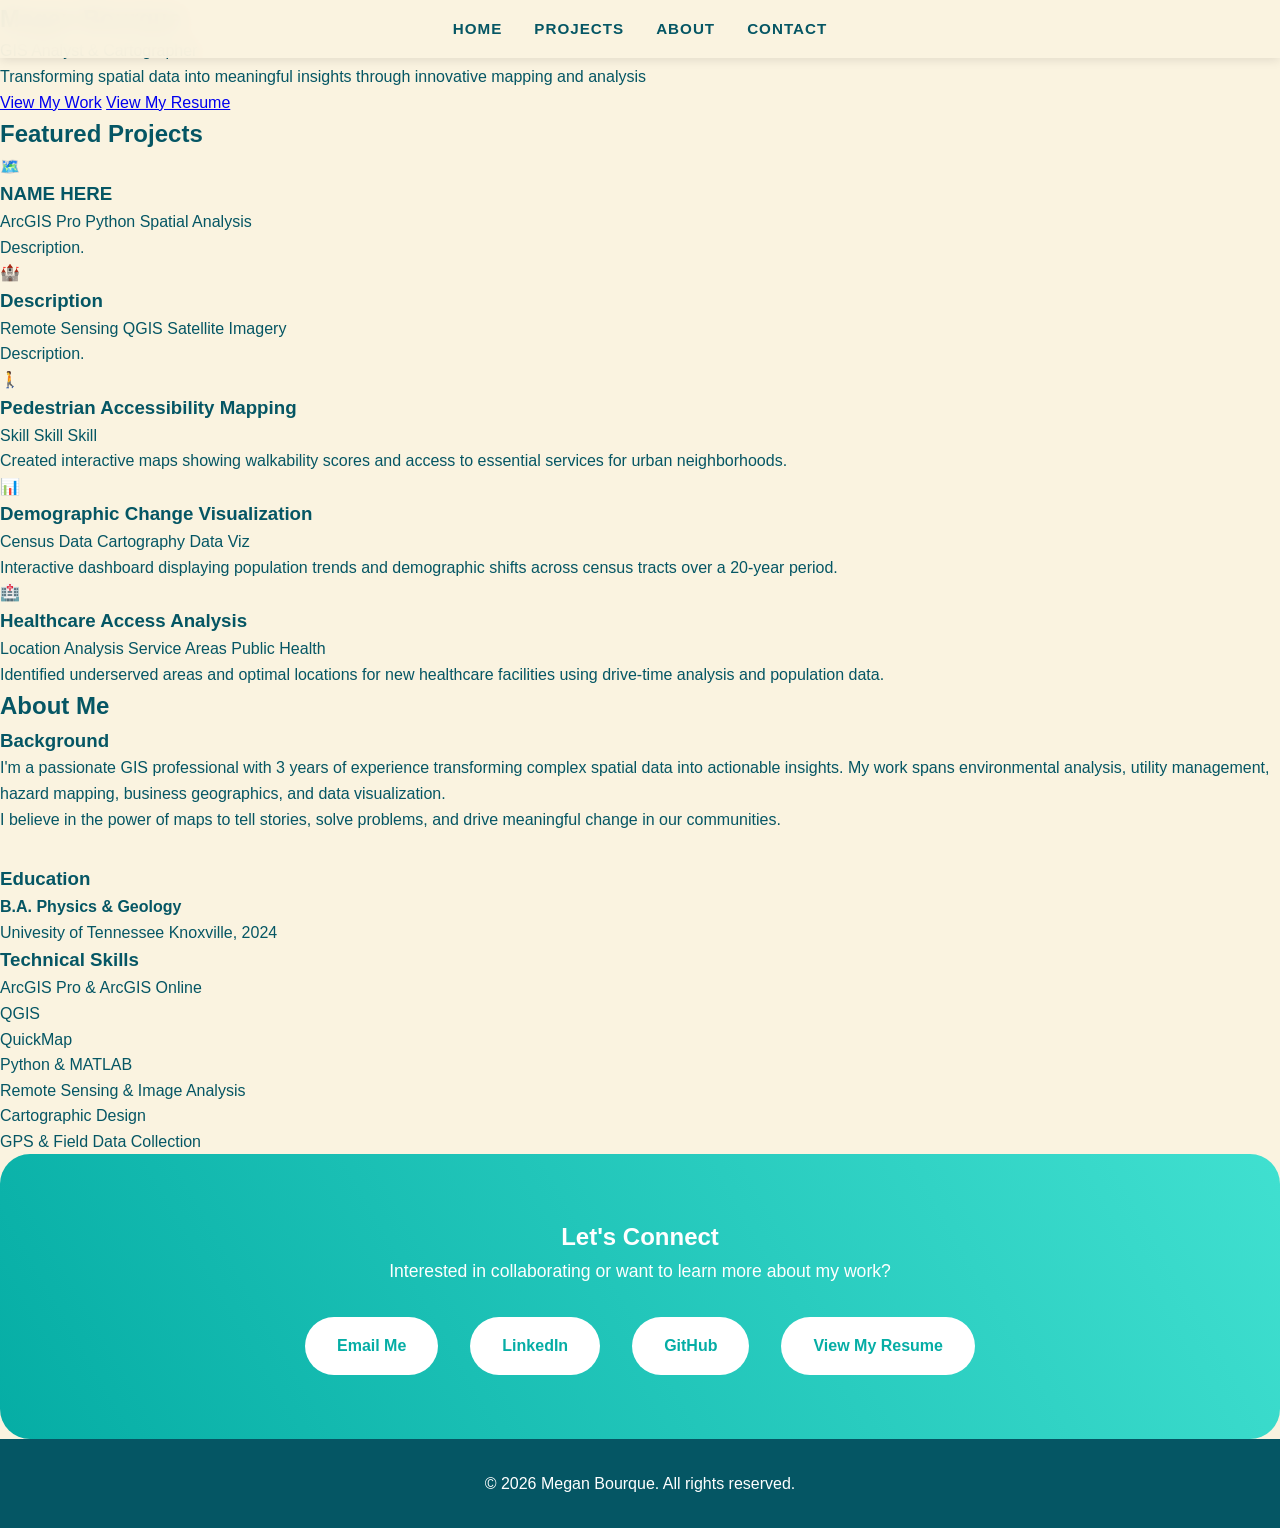
==== commit 2509168a: "moved styling to index.css and shared.css, instead of inline" ====
--- a/index.html
+++ b/index.html
@@ -1,9 +1,13 @@
+<!doctype html>
+<html itemscope="" itemtype="http://schema.org/WebPage" lang="en">
+
 <!DOCTYPE html>
 <html lang="en">
 <head>
     <meta charset="UTF-8">
     <meta name="viewport" content="width=device-width, initial-scale=1.0">
-    <link rel="stylesheet" href="styling.css">
+    <link rel="stylesheet" href="index.css">
+    <link rel="stylesheet" href="shared.css">
     <title>GIS Portfolio | Megan B. Bourque</title>
 </head>
 <body>
@@ -27,39 +31,37 @@
             <h1>Megan Bourque</h1>
             <p class="subtitle">GIS Analyst & Cartographer</p>
             <p>Transforming spatial data into meaningful insights through innovative mapping and analysis</p>
-            <div style="display: flex; gap: 1rem; justify-content: center; flex-wrap: wrap;">
-                <a href="#projects" class="cta-button">View My Work</a>
-                <a href="resume.html" class="cta-button">View My Resume</a>
-            </div>
+            <a href="#projects" class="cta-button">View My Work</a>
+            <a href="resume.html" class="cta-button">View My Resume</a>
         </div>
     </section>
 
-    <section id="projects" class="homepage-section">
+    <section id="projects">
         <h2>Featured Projects</h2>
         <div class="projects-grid">
             <div class="project-card">
                 <div class="project-image">🗺️</div>
                 <div class="project-content">
-                    <h3>Lunar Hazard Mapping</h3>
+                    <h3>NAME HERE</h3>
                     <div>
                         <span class="project-tag">ArcGIS Pro</span>
                         <span class="project-tag">Python</span>
                         <span class="project-tag">Spatial Analysis</span>
                     </div>
-                    <p>Analyzed monostatic and bistatic Mini-RF data to create hazard maps for potential Artemis landing sites.</p>
+                    <p>Description.</p>
                 </div>
             </div>
 
             <div class="project-card">
                 <div class="project-image">🏰</div>
                 <div class="project-content">
-                    <h3>Remote Sensing Analysis</h3>
+                    <h3>Description</h3>
                     <div>
                         <span class="project-tag">Remote Sensing</span>
                         <span class="project-tag">QGIS</span>
                         <span class="project-tag">Satellite Imagery</span>
                     </div>
-                    <p>Utilized satellite data for environmental monitoring and spatial pattern recognition.</p>
+                    <p>Description.</p>
                 </div>
             </div>
 
@@ -68,9 +70,9 @@
                 <div class="project-content">
                     <h3>Pedestrian Accessibility Mapping</h3>
                     <div>
-                        <span class="project-tag">Urban Planning</span>
-                        <span class="project-tag">Network Analysis</span>
-                        <span class="project-tag">Accessibility</span>
+                        <span class="project-tag">Skill</span>
+                        <span class="project-tag">Skill</span>
+                        <span class="project-tag">Skill</span>
                     </div>
                     <p>Created interactive maps showing walkability scores and access to essential services for urban neighborhoods.</p>
                 </div>
@@ -79,7 +81,7 @@
             <div class="project-card">
                 <div class="project-image">📊</div>
                 <div class="project-content">
-                    <h3>Demographic Visualization</h3>
+                    <h3>Demographic Change Visualization</h3>
                     <div>
                         <span class="project-tag">Census Data</span>
                         <span class="project-tag">Cartography</span>
@@ -98,34 +100,34 @@
                         <span class="project-tag">Service Areas</span>
                         <span class="project-tag">Public Health</span>
                     </div>
-                    <p>Identified underserved areas and optimal locations for new healthcare facilities using drive-time analysis.</p>
+                    <p>Identified underserved areas and optimal locations for new healthcare facilities using drive-time analysis and population data.</p>
                 </div>
             </div>
         </div>
     </section>
 
-    <section id="about" class="homepage-section">
-        <div id="about-container"> <h2>About Me</h2>
-            <div class="about-content">
-                <div class="about-text">
-                    <h3>Background</h3>
-                    <p>I'm a passionate GIS professional transforming complex spatial data into actionable insights. My work spans environmental analysis, planetary science, hazard mapping, and data visualization.</p>
-                    <p>I believe in the power of maps to tell stories, solve problems, and drive meaningful change in our communities.</p>
-                    <h3 style="margin-top: 2rem;">Education</h3>
-                    <p><strong>B.A. Physics, Minor in Geology</strong><br>
-                    University of Tennessee Knoxville, 2024</p>
-                </div>
-                <div class="about-skills">
-                    <h3>Technical Skills</h3>
-                    <ul class="skills-list">
-                        <li>ArcGIS Pro & ArcGIS Online</li>
-                        <li>QGIS</li>
-                        <li>Python & MATLAB</li>
-                        <li>Remote Sensing & Image Analysis</li>
-                        <li>Cartographic Design</li>
-                        <li>GPS & Field Data Collection</li>
-                    </ul>
-                </div>
+    <section id="about">
+        <h2>About Me</h2>
+        <div class="about-content">
+            <div class="about-text">
+                <h3>Background</h3>
+                <p>I'm a passionate GIS professional with 3 years of experience transforming complex spatial data into actionable insights. My work spans environmental analysis, utility management, hazard mapping, business geographics, and data visualization.</p>
+                <p>I believe in the power of maps to tell stories, solve problems, and drive meaningful change in our communities.</p>
+                <h3 style="margin-top: 2rem;">Education</h3>
+                <p><strong>B.A. Physics & Geology </strong><br>
+                Univesity of Tennessee Knoxville, 2024</p>
+            </div>
+            <div class="about-skills">
+                <h3>Technical Skills</h3>
+                <ul class="skills-list">
+                    <li>ArcGIS Pro & ArcGIS Online</li>
+                    <li>QGIS</li>
+                    <li>QuickMap</li>
+                    <li>Python & MATLAB</li>
+                    <li>Remote Sensing & Image Analysis</li>
+                    <li>Cartographic Design</li>
+                    <li>GPS & Field Data Collection</li>
+                </ul>
             </div>
         </div>
     </section>
@@ -136,6 +138,7 @@
         <div class="contact-links">
             <a href="mailto:meganmakesmaps@gmail.com" class="contact-link">Email Me</a>
             <a href="https://www.linkedin.com/in/megan-bourque/" class="contact-link">LinkedIn</a>
+            <a href="" class="contact-link">GitHub</a>
             <a href="resume.html" class="contact-link">View My Resume</a>
         </div>
     </section>
@@ -145,7 +148,6 @@
     </footer>
 
     <script>
-        // Smooth scrolling for navigation
         document.querySelectorAll('a[href^="#"]').forEach(anchor => {
             anchor.addEventListener('click', function (e) {
                 e.preventDefault();
@@ -159,7 +161,6 @@
             });
         });
 
-        // Navigation active state on scroll
         window.addEventListener('scroll', () => {
             let current = '';
             const sections = document.querySelectorAll('section');
@@ -182,3 +183,4 @@
     </script>
 </body>
 </html>
+</html>
--- a/shared.css
+++ b/shared.css
@@ -0,0 +1,121 @@
+* {
+    margin: 0;
+    padding: 0;
+    box-sizing: border-box;
+}
+
+:root {
+    --teal: hsl(177, 94%, 35%);
+    --orange: #f1821a;
+    --yellow: #fdd831;
+    --green: #6A994E;
+    --brown: #8B5A3C;
+    --cream: #FAF3E0;
+    --dark: #055664;
+    --light-gray: #EDF2F4;
+    --tuqoise: #40E0D0;
+}
+
+body {
+    font-family: 'Segoe UI', Tahoma, Geneva, Verdana, sans-serif;
+    color: var(--dark);
+    line-height: 1.6;
+    background: var(--cream);
+    overflow-x: hidden;
+}
+
+nav {
+    position: fixed;
+    top: 0;
+    width: 100%;
+    background: rgba(250, 243, 224, 0.95);
+    backdrop-filter: blur(10px);
+    padding: 1rem 2rem;
+    z-index: 1000;
+    box-shadow: 0 2px 10px rgba(0, 0, 0, 0.1);
+}
+
+nav ul {
+    list-style: none;
+    display: flex;
+    justify-content: center;
+    gap: 2rem;
+    margin: 0;
+}
+
+nav a {
+    text-decoration: none;
+    color: var(--dark);
+    font-weight: 600;
+    font-size: 0.95rem;
+    text-transform: uppercase;
+    letter-spacing: 1px;
+    transition: color 0.3s;
+    position: relative;
+}
+
+nav a::after {
+    content: '';
+    position: absolute;
+    bottom: -5px;
+    left: 0;
+    width: 0;
+    height: 3px;
+    background: var(--teal);
+    transition: width 0.3s;
+}
+
+nav a:hover::after {
+    width: 100%;
+}
+
+nav a:hover {
+    color: var(--teal);
+}
+
+#contact {
+    text-align: center;
+    background: linear-gradient(60deg, var(--teal), var(--tuqoise));
+    color: white;
+    border-radius: 30px;
+    padding: 4rem 2rem;
+}
+
+#contact h2 {
+    color: white;
+}
+
+#contact h2::after {
+    background: white;
+}
+
+.contact-links {
+    display: flex;
+    justify-content: center;
+    gap: 2rem;
+    margin-top: 2rem;
+    flex-wrap: wrap;
+}
+
+.contact-link {
+    display: inline-block;
+    padding: 1rem 2rem;
+    background: white;
+    color: var(--teal);
+    text-decoration: none;
+    border-radius: 50px;
+    font-weight: 600;
+    transition: all 0.3s;
+}
+
+.contact-link:hover {
+    transform: translateY(-3px);
+    box-shadow: 0 6px 20px rgba(0, 0, 0, 0.2);
+}
+
+footer {
+    text-align: center;
+    padding: 2rem;
+    background: var(--dark);
+    color: white;
+}
